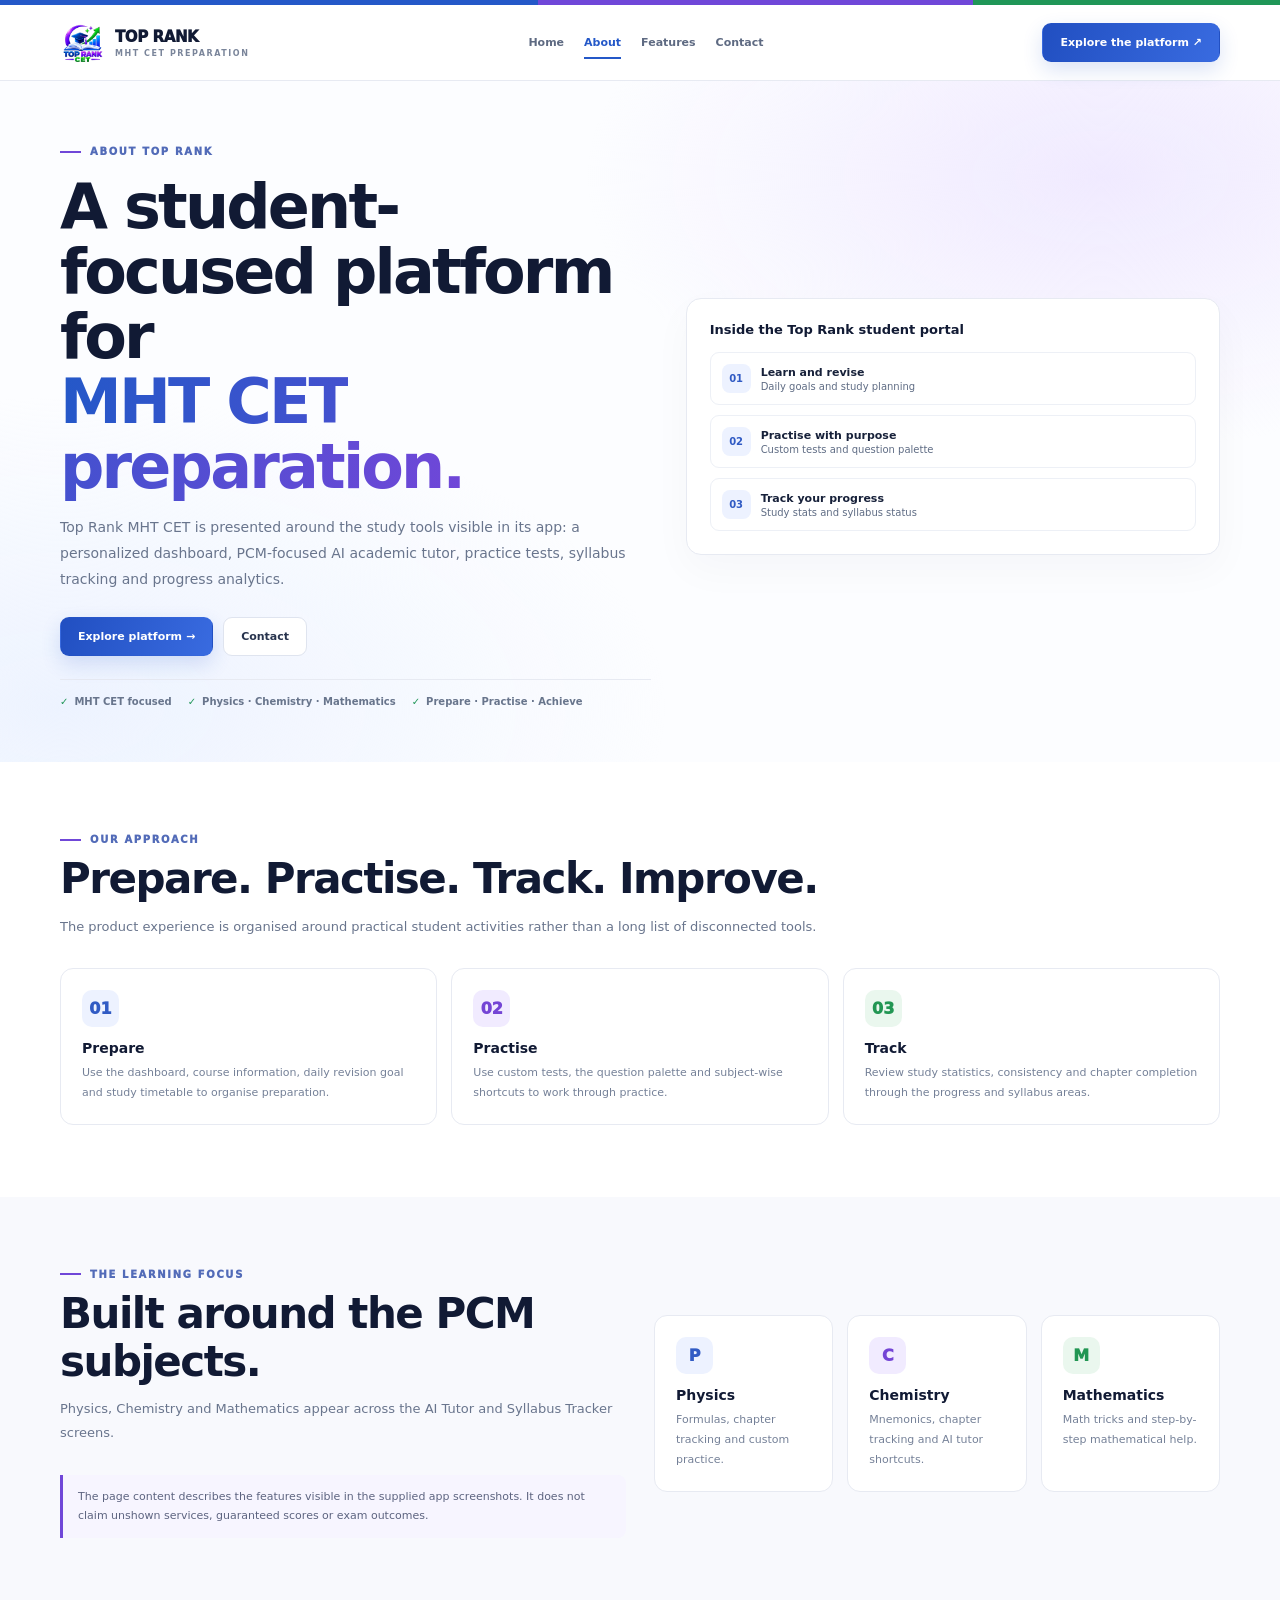
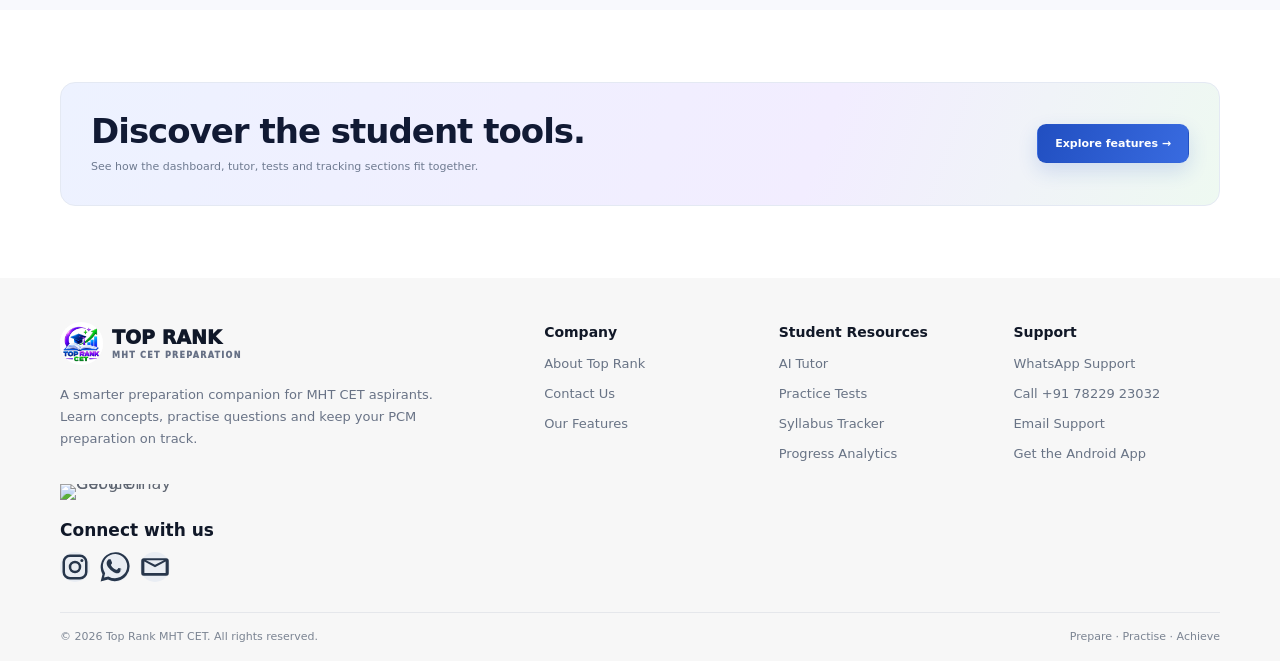
==== about.html @ d37c840d "Use proper social brand icons in footer" ====
<!doctype html><html lang="en"><head><meta charset="utf-8"><meta name="viewport" content="width=device-width,initial-scale=1"><meta name="theme-color" content="#fff"><title>About | Top Rank MHT CET</title><meta name="description" content="Learn about the Top Rank MHT CET preparation platform and its student-focused tools."><link rel="stylesheet" href="styles.css"></head><body><div class="topline"></div><header class="site-header"><div class="wrap nav"><a class="brand" href="index.html"><img src="assets/top-rank-logo.png" alt="Top Rank logo"><span><strong>TOP RANK</strong><small>MHT CET PREPARATION</small></span></a><nav class="nav-links"><a href="index.html" class="">Home</a><a href="about.html" class="active">About</a><a href="features.html" class="">Features</a><a href="contact.html" class="">Contact</a></nav><a class="nav-cta" href="features.html">Explore the platform ↗</a><button class="menu-btn" aria-label="Open navigation">☰</button></div></header><main><section class="page-hero"><div class="wrap page-hero-grid"><div><div class="eyebrow">About Top Rank</div><h1>A student-focused platform for<br><span class="gradient">MHT CET preparation.</span></h1><p>Top Rank MHT CET is presented around the study tools visible in its app: a personalized dashboard, PCM-focused AI academic tutor, practice tests, syllabus tracking and progress analytics.</p><div class="actions"><a class="btn btn-primary" href="features.html">Explore platform →</a><a class="btn btn-outline" href="contact.html">Contact</a></div><div class="proof"><span>MHT CET focused</span><span>Physics · Chemistry · Mathematics</span><span>Prepare · Practise · Achieve</span></div></div><div class="feature-panel"><div class="panel-title">Inside the Top Rank student portal</div><div class="mini-list"><div class="mini-item"><span class="mini-icon">01</span><span><b>Learn and revise</b>Daily goals and study planning</span></div><div class="mini-item"><span class="mini-icon">02</span><span><b>Practise with purpose</b>Custom tests and question palette</span></div><div class="mini-item"><span class="mini-icon">03</span><span><b>Track your progress</b>Study stats and syllabus status</span></div></div></div></div></section><section class="section"><div class="wrap"><div class="section-head"><div class="eyebrow">Our approach</div><h2>Prepare. Practise. Track. Improve.</h2><p>The product experience is organised around practical student activities rather than a long list of disconnected tools.</p></div><div class="grid-3"><article class="card"><div class="iconbox">01</div><h3>Prepare</h3><p>Use the dashboard, course information, daily revision goal and study timetable to organise preparation.</p></article><article class="card"><div class="iconbox">02</div><h3>Practise</h3><p>Use custom tests, the question palette and subject-wise shortcuts to work through practice.</p></article><article class="card"><div class="iconbox">03</div><h3>Track</h3><p>Review study statistics, consistency and chapter completion through the progress and syllabus areas.</p></article></div></div></section><section class="section soft"><div class="wrap feature-row"><div><div class="section-head"><div class="eyebrow">The learning focus</div><h2>Built around the PCM subjects.</h2><p>Physics, Chemistry and Mathematics appear across the AI Tutor and Syllabus Tracker screens.</p></div><div class="note">The page content describes the features visible in the supplied app screenshots. It does not claim unshown services, guaranteed scores or exam outcomes.</div></div><div class="grid-3"><article class="card"><div class="iconbox">P</div><h3>Physics</h3><p>Formulas, chapter tracking and custom practice.</p></article><article class="card"><div class="iconbox">C</div><h3>Chemistry</h3><p>Mnemonics, chapter tracking and AI tutor shortcuts.</p></article><article class="card"><div class="iconbox">M</div><h3>Mathematics</h3><p>Math tricks and step-by-step mathematical help.</p></article></div></div></section><section class="section"><div class="wrap"><div class="callout"><div><h2>Discover the student tools.</h2><p>See how the dashboard, tutor, tests and tracking sections fit together.</p></div><a class="btn btn-primary" href="features.html">Explore features →</a></div></div></section></main><footer class="footer"><div class="wrap"><div class="footer-main"><div class="footer-about"><a class="footer-brand" href="index.html"><img src="assets/top-rank-logo.png" alt="Top Rank logo"><span>TOP RANK<small>MHT CET PREPARATION</small></span></a><p class="footer-description">A smarter preparation companion for MHT CET aspirants. Learn concepts, practise questions and keep your PCM preparation on track.</p><a class="play-store-badge footer-play-badge" href="https://play.google.com/store/apps/details?id=com.aistudio.mhtcetprep.gxpclz" target="_blank" rel="noopener noreferrer" aria-label="Get Top Rank MHT CET on Google Play"><img src="https://play.google.com/intl/en_us/badges/static/images/badges/en_badge_web_generic.png" alt="Get it on Google Play"></a><h3 class="footer-social-title">Connect with us</h3><div class="footer-social"><a class="social-instagram" href="https://www.instagram.com/toprankmhtcet/" target="_blank" rel="noopener noreferrer" aria-label="Instagram"><svg viewBox="0 0 24 24" aria-hidden="true"><rect x="3" y="3" width="18" height="18" rx="5" fill="none" stroke="currentColor" stroke-width="2"/><circle cx="12" cy="12" r="4" fill="none" stroke="currentColor" stroke-width="2"/><circle cx="17.5" cy="6.7" r="1.2" fill="currentColor"/></svg></a><a class="social-whatsapp" href="https://wa.me/917822923032" target="_blank" rel="noopener noreferrer" aria-label="WhatsApp"><svg viewBox="0 0 24 24" aria-hidden="true"><path fill="currentColor" d="M20.5 3.5A11.8 11.8 0 0 0 2 17.7L.5 23.5l5.9-1.5A11.8 11.8 0 0 0 20.5 3.5ZM12 21a9.7 9.7 0 0 1-4.9-1.3l-.4-.2-3.5.9.9-3.4-.2-.4A9.7 9.7 0 1 1 12 21Zm5.3-7.3c-.3-.2-1.7-.9-2-.9s-.5-.2-.7.2-.8.9-1 1.1-.4.2-.7.1a8 8 0 0 1-2.4-1.5 9 9 0 0 1-1.7-2.1c-.2-.3 0-.5.1-.6l.5-.6.2-.5c.1-.2 0-.4 0-.6l-.9-2.1c-.2-.5-.5-.4-.7-.4h-.6c-.2 0-.6.1-.9.4s-1.2 1.2-1.2 2.8 1.2 3.2 1.4 3.4a12 12 0 0 0 4.6 4c.6.2 1 .4 1.4.5.6.2 1.1.2 1.5.1.5-.1 1.7-.7 2-1.3.2-.7.2-1.2.2-1.3s-.2-.3-.5-.4Z"/></svg></a><a class="social-email" href="mailto:toprankmhtcet@gmail.com" aria-label="Email"><svg viewBox="0 0 24 24" aria-hidden="true"><path fill="currentColor" d="M3 5h18a2 2 0 0 1 2 2v10a2 2 0 0 1-2 2H3a2 2 0 0 1-2-2V7a2 2 0 0 1 2-2Zm9 7.2L3.5 7.5v9.3h17V7.5L12 12.2Zm0-2.1 7.2-3.6H4.8L12 10.1Z"/></svg></a></div></div><div class="footer-columns"><div class="footer-column"><h3>Company</h3><a href="about.html">About Top Rank</a><a href="contact.html">Contact Us</a><a href="features.html">Our Features</a></div><div class="footer-column"><h3>Student Resources</h3><a href="features.html">AI Tutor</a><a href="features.html">Practice Tests</a><a href="features.html">Syllabus Tracker</a><a href="features.html">Progress Analytics</a></div><div class="footer-column"><h3>Support</h3><a href="https://wa.me/917822923032" target="_blank" rel="noopener noreferrer">WhatsApp Support</a><a href="tel:+917822923032">Call +91 78229 23032</a><a href="mailto:toprankmhtcet@gmail.com">Email Support</a><a href="https://play.google.com/store/apps/details?id=com.aistudio.mhtcetprep.gxpclz" target="_blank" rel="noopener noreferrer">Get the Android App</a></div></div></div><div class="footer-bottom"><span>© <span data-year></span> Top Rank MHT CET. All rights reserved.</span><span>Prepare · Practise · Achieve</span></div></div></footer><script src="site.js"></script></body></html>
---- styles.css ----
:root{--ink:#111a34;--muted:#69758d;--blue:#2458c8;--purple:#7047d8;--green:#209657;--line:#e7eaf2;--soft:#f7f8fc;--max:1160px}*{box-sizing:border-box}html{scroll-behavior:smooth}body{margin:0;background:#fff;color:var(--ink);font-family:Inter,ui-sans-serif,system-ui,-apple-system,"Segoe UI",Arial,sans-serif;-webkit-font-smoothing:antialiased}a{color:inherit;text-decoration:none}.topline{height:5px;background:linear-gradient(90deg,#2458c8 0 42%,#7047d8 42% 76%,#209657 76%)}.wrap{width:min(var(--max),calc(100% - 44px));margin:auto}.site-header{height:76px;position:sticky;top:0;z-index:50;background:#ffffffed;backdrop-filter:blur(16px);border-bottom:1px solid var(--line)}.nav{height:100%;display:flex;align-items:center;justify-content:space-between;gap:24px}.brand{display:flex;align-items:center;gap:9px;flex-shrink:0}.brand img{width:46px;height:46px;object-fit:contain}.brand strong{display:block;font-size:15px;font-weight:950;letter-spacing:-.4px}.brand small{display:block;font-size:8px;letter-spacing:1.55px;color:#7a859a;font-weight:850;margin-top:3px}.nav-links{display:flex;align-items:center;gap:20px;font-size:11px;color:#5e6a82;font-weight:780}.nav-links a{padding:10px 0;white-space:nowrap}.nav-links a:hover,.nav-links a.active{color:var(--blue)}.nav-links a.active{box-shadow:inset 0 -2px var(--blue)}.nav-cta,.btn{display:inline-flex;align-items:center;justify-content:center;gap:8px;padding:12px 17px;border-radius:9px;font-size:11px;font-weight:850;border:1px solid transparent;white-space:nowrap}.nav-cta,.btn-primary{background:linear-gradient(110deg,#214fc1,#396be0);color:#fff;box-shadow:0 8px 20px #2456c72a}.btn-outline{background:#fff;border-color:#dfe4ef;color:#27334d}.menu-btn{display:none;border:1px solid var(--line);background:white;border-radius:9px;padding:9px 12px;font-size:19px;color:var(--ink)}.page-hero{padding:65px 0 55px;background:radial-gradient(ellipse at 86% 14%,#f0eaff,transparent 33%),radial-gradient(ellipse at 5% 92%,#edf3ff,transparent 35%),#fcfdff}.page-hero-grid{display:grid;grid-template-columns:1.05fr .95fr;gap:35px;align-items:center}.eyebrow{font-size:10px;letter-spacing:1.65px;text-transform:uppercase;color:#526bb8;font-weight:950}.eyebrow:before{content:"";display:inline-block;width:21px;height:2px;background:var(--purple);vertical-align:middle;margin-right:9px}.page-hero h1{font-size:clamp(42px,5vw,62px);line-height:1.05;letter-spacing:-2.8px;margin:17px 0 16px}.gradient{background:linear-gradient(100deg,#2458c8,#7047d8);-webkit-background-clip:text;background-clip:text;color:transparent}.page-hero p,.lead{max-width:650px;color:var(--muted);font-size:14px;line-height:1.85;margin:0}.actions{display:flex;gap:10px;flex-wrap:wrap;margin-top:24px}.phone-stage{min-height:385px;display:flex;align-items:center;justify-content:center;position:relative}.phone-stage:before{content:"";position:absolute;width:310px;height:310px;border:1px solid #e4e2f6;border-radius:50%;box-shadow:0 0 0 22px #f8f7ff,0 0 0 45px #fcfbff}.phone-stage img{position:relative;width:205px;height:auto;max-height:390px;object-fit:contain;filter:drop-shadow(0 18px 25px #17264b22)}.floating-label{position:absolute;background:#fff;border:1px solid var(--line);border-radius:10px;padding:11px 13px;box-shadow:0 12px 28px #17264b15;font-size:9px;color:#77839a;z-index:2}.floating-label b{display:block;color:#17213b;font-size:11px;margin-bottom:3px}.floating-label.left{left:0;top:65px}.floating-label.right{right:0;bottom:55px}.proof{display:flex;gap:16px;flex-wrap:wrap;border-top:1px solid var(--line);padding-top:16px;margin-top:23px;font-size:10px;color:#68758c;font-weight:750}.proof span:before{content:"✓";color:var(--green);margin-right:6px}.strip{border-block:1px solid var(--line)}.strip-grid{display:grid;grid-template-columns:repeat(3,1fr);padding:17px 0}.strip-grid div{text-align:center;border-right:1px solid var(--line)}.strip-grid div:last-child{border:0}.strip-grid b{display:block;font-size:12px}.strip-grid small{font-size:9px;color:#7a8599}.section{padding:72px 0;scroll-margin-top:85px}.section.soft{background:#f8f9fd}.section.dark{background:linear-gradient(120deg,#111a34,#20345f);color:#fff}.section.dark h2{color:#fff}.section.dark p{color:#c4cde0}.section-head{max-width:760px;margin-bottom:29px}.section-head h2{font-size:clamp(28px,3.5vw,42px);letter-spacing:-1.5px;line-height:1.14;margin:10px 0 12px}.section-head p{font-size:13px;color:var(--muted);line-height:1.85;margin:0}.grid-3{display:grid;grid-template-columns:repeat(3,1fr);gap:14px}.grid-2{display:grid;grid-template-columns:repeat(2,1fr);gap:15px}.card{border:1px solid var(--line);border-radius:13px;padding:21px;background:#fff;transition:.2s}.card:hover{transform:translateY(-3px);box-shadow:0 14px 30px #15264b0e}.iconbox{width:37px;height:37px;border-radius:10px;background:#edf2ff;color:#315bc4;display:grid;place-items:center;font-weight:950;font-size:16px}.card:nth-child(3n+2) .iconbox{background:#f1ebff;color:#7445d5}.card:nth-child(3n) .iconbox{background:#eaf7ee;color:#229653}.card h3{font-size:14px;margin:13px 0 7px}.card p{font-size:11px;color:#758198;line-height:1.8;margin:0}.label{display:inline-block;padding:6px 9px;border-radius:30px;background:#f0f3ff;color:#3c5fc1;font-size:8px;letter-spacing:.9px;font-weight:950;margin-bottom:10px}.feature-row{display:grid;grid-template-columns:1fr 1fr;gap:28px;align-items:center}.feature-panel{border:1px solid var(--line);border-radius:15px;padding:23px;background:#fff;box-shadow:0 15px 40px #15264b08}.panel-title{font-size:13px;font-weight:900;margin-bottom:15px}.mini-list{display:grid;gap:10px}.mini-item{display:flex;align-items:center;gap:10px;padding:11px;border:1px solid #edf0f6;border-radius:9px;font-size:10px;color:#5f6c84}.mini-item b{display:block;color:#17213a;font-size:11px;margin-bottom:2px}.mini-icon{width:29px;height:29px;flex-shrink:0;border-radius:8px;background:#edf2ff;color:#315bc4;display:grid;place-items:center;font-weight:900}.callout{border:1px solid #e4e9f3;border-radius:15px;padding:28px 30px;background:linear-gradient(110deg,#edf2ff,#f2edff 65%,#eef9f1);display:flex;align-items:center;justify-content:space-between;gap:20px}.callout h2{font-size:clamp(23px,3vw,34px);margin:0 0 7px;letter-spacing:-1px}.callout p{font-size:11px;color:#6f7b91;margin:0;line-height:1.7}.faq{max-width:850px}.faq details{border-bottom:1px solid var(--line);padding:16px 0}.faq summary{cursor:pointer;list-style:none;font-size:12px;font-weight:850;display:flex;justify-content:space-between;gap:14px}.faq summary::-webkit-details-marker{display:none}.faq summary:after{content:"+";font-size:19px;color:var(--blue)}.faq details[open] summary:after{content:"−"}.faq details p{font-size:11px;line-height:1.8;color:#78839a}.subject-card{padding:23px;border:1px solid var(--line);border-radius:13px}.subject-card small{display:block;color:#7a859b;font-size:9px;font-weight:950;letter-spacing:1px;margin-bottom:12px}.subject-card h3{margin:0;font-size:18px}.subject-card p{font-size:11px;color:#758198;line-height:1.8;margin-bottom:0}.footer{background:#101a31;color:#bac5d8;padding:36px 0 18px}.footer-top{display:flex;justify-content:space-between;gap:30px;padding-bottom:22px;border-bottom:1px solid #ffffff20}.footer-brand{display:flex;align-items:center;gap:9px;color:#fff;font-weight:950}.footer-brand img{width:42px;height:42px;object-fit:contain;background:#fff;border-radius:8px}.footer-brand small{display:block;font-size:8px;letter-spacing:1.3px;color:#bdc7d9;margin-top:3px}.footer-links{display:flex;gap:36px}.footer-links b{font-size:10px;color:#fff}.footer-links a{display:block;font-size:10px;margin-top:9px}.footer-bottom{padding-top:15px;display:flex;justify-content:space-between;gap:12px;flex-wrap:wrap;font-size:9px}.contact-link{color:var(--blue);font-weight:800}.note{border-left:3px solid var(--purple);padding:12px 15px;background:#f7f5ff;color:#5d6480;font-size:11px;line-height:1.8;border-radius:0 8px 8px 0}.hidden{display:none!important}
@media(max-width:900px){.nav-links{gap:11px;font-size:10px}.nav-cta{display:none}.page-hero-grid{gap:10px}.phone-stage img{width:190px}}
@media(max-width:700px){.wrap{width:calc(100% - 34px)}.site-header{height:66px}.brand img{width:40px;height:40px}.menu-btn{display:block}.nav-links{display:none;position:absolute;top:66px;left:17px;right:17px;background:#fff;border:1px solid var(--line);border-radius:12px;padding:14px 17px;box-shadow:0 15px 35px #15264b20;flex-direction:column;align-items:stretch;gap:2px}.nav-links.open{display:flex}.nav-links a{padding:11px 0}.nav-links a.active{box-shadow:none}.page-hero{padding:42px 0 34px}.page-hero-grid{grid-template-columns:1fr;gap:4px}.page-hero h1{font-size:43px;letter-spacing:-2.2px}.page-hero p,.lead{font-size:12px}.phone-stage{min-height:335px}.phone-stage img{width:175px;max-height:340px}.phone-stage:before{width:255px;height:255px}.floating-label.left{left:0;top:45px}.floating-label.right{right:0;bottom:35px}.strip-grid{padding:13px 0}.strip-grid b{font-size:10px}.strip-grid small{font-size:8px}.section{padding:54px 0}.grid-3,.grid-2,.feature-row{grid-template-columns:1fr}.callout{padding:23px 20px;align-items:flex-start;flex-direction:column}.footer-top{flex-direction:column}.footer-links{gap:28px}}

/* Official Google Play Store badge */
.play-store-badge{display:inline-flex;align-items:center;justify-content:center;line-height:0;transition:transform .2s ease,filter .2s ease}.play-store-badge img{display:block;width:160px;height:auto;max-width:100%}.play-store-badge:hover{transform:translateY(-2px);filter:drop-shadow(0 6px 10px #17264b20)}
@media(max-width:700px){.play-store-badge img{width:150px}}

/* Social contact links */
.footer-links{flex-wrap:wrap}.footer-links a:hover{color:#fff;text-decoration:underline;text-underline-offset:3px}


/* Clean, multi-column Top Rank footer inspired by the reference layout */
.footer{background:#f7f7f7;color:#5f6672;padding:44px 0 18px}
.footer-main{display:grid;grid-template-columns:minmax(270px,1.15fr) 1.85fr;gap:64px;padding-bottom:30px;border-bottom:1px solid #e5e7eb}
.footer-about{max-width:430px}
.footer-brand{display:inline-flex;color:#101828;font-size:19px}
.footer-brand img{width:43px;height:43px;border-radius:50%;background:#fff;object-fit:contain}
.footer-brand small{color:#667085;font-size:8px}
.footer-description{max-width:410px;color:#697386;font-size:13px;line-height:1.7;margin:15px 0 24px}
.footer-play-badge img{width:145px}
.footer-social-title{font-size:17px;color:#101828;margin:20px 0 12px}
.footer-social{display:flex;gap:10px}
.footer-social a{width:30px;height:30px;display:grid;place-items:center;border-radius:50%;background:#e9edf3;color:#27364b;font-size:12px;font-weight:800;text-transform:uppercase;transition:transform .2s,background .2s}
.footer-social a:hover{transform:translateY(-2px);background:#dce4f0;color:#111827}
.footer-columns{display:grid;grid-template-columns:repeat(3,minmax(0,1fr));gap:28px}
.footer-column{display:flex;flex-direction:column;align-items:flex-start;gap:12px}
.footer-column h3{font-size:14px;font-weight:650;color:#111827;margin:2px 0 3px}
.footer-column a{font-size:13px;color:#687385;line-height:1.4;transition:color .2s}
.footer-column a:hover{color:#111827;text-decoration:underline;text-underline-offset:3px}
.footer-bottom{padding-top:17px;color:#7b8492;font-size:11px}
@media(max-width:800px){.footer-main{grid-template-columns:1fr;gap:34px}.footer-about{max-width:560px}}
@media(max-width:520px){.footer{padding-top:34px}.footer-columns{grid-template-columns:repeat(2,minmax(0,1fr));gap:28px 18px}.footer-column h3{font-size:13px}.footer-column a{font-size:12px}.footer-description{font-size:12px}.footer-bottom{font-size:10px;line-height:1.7}}
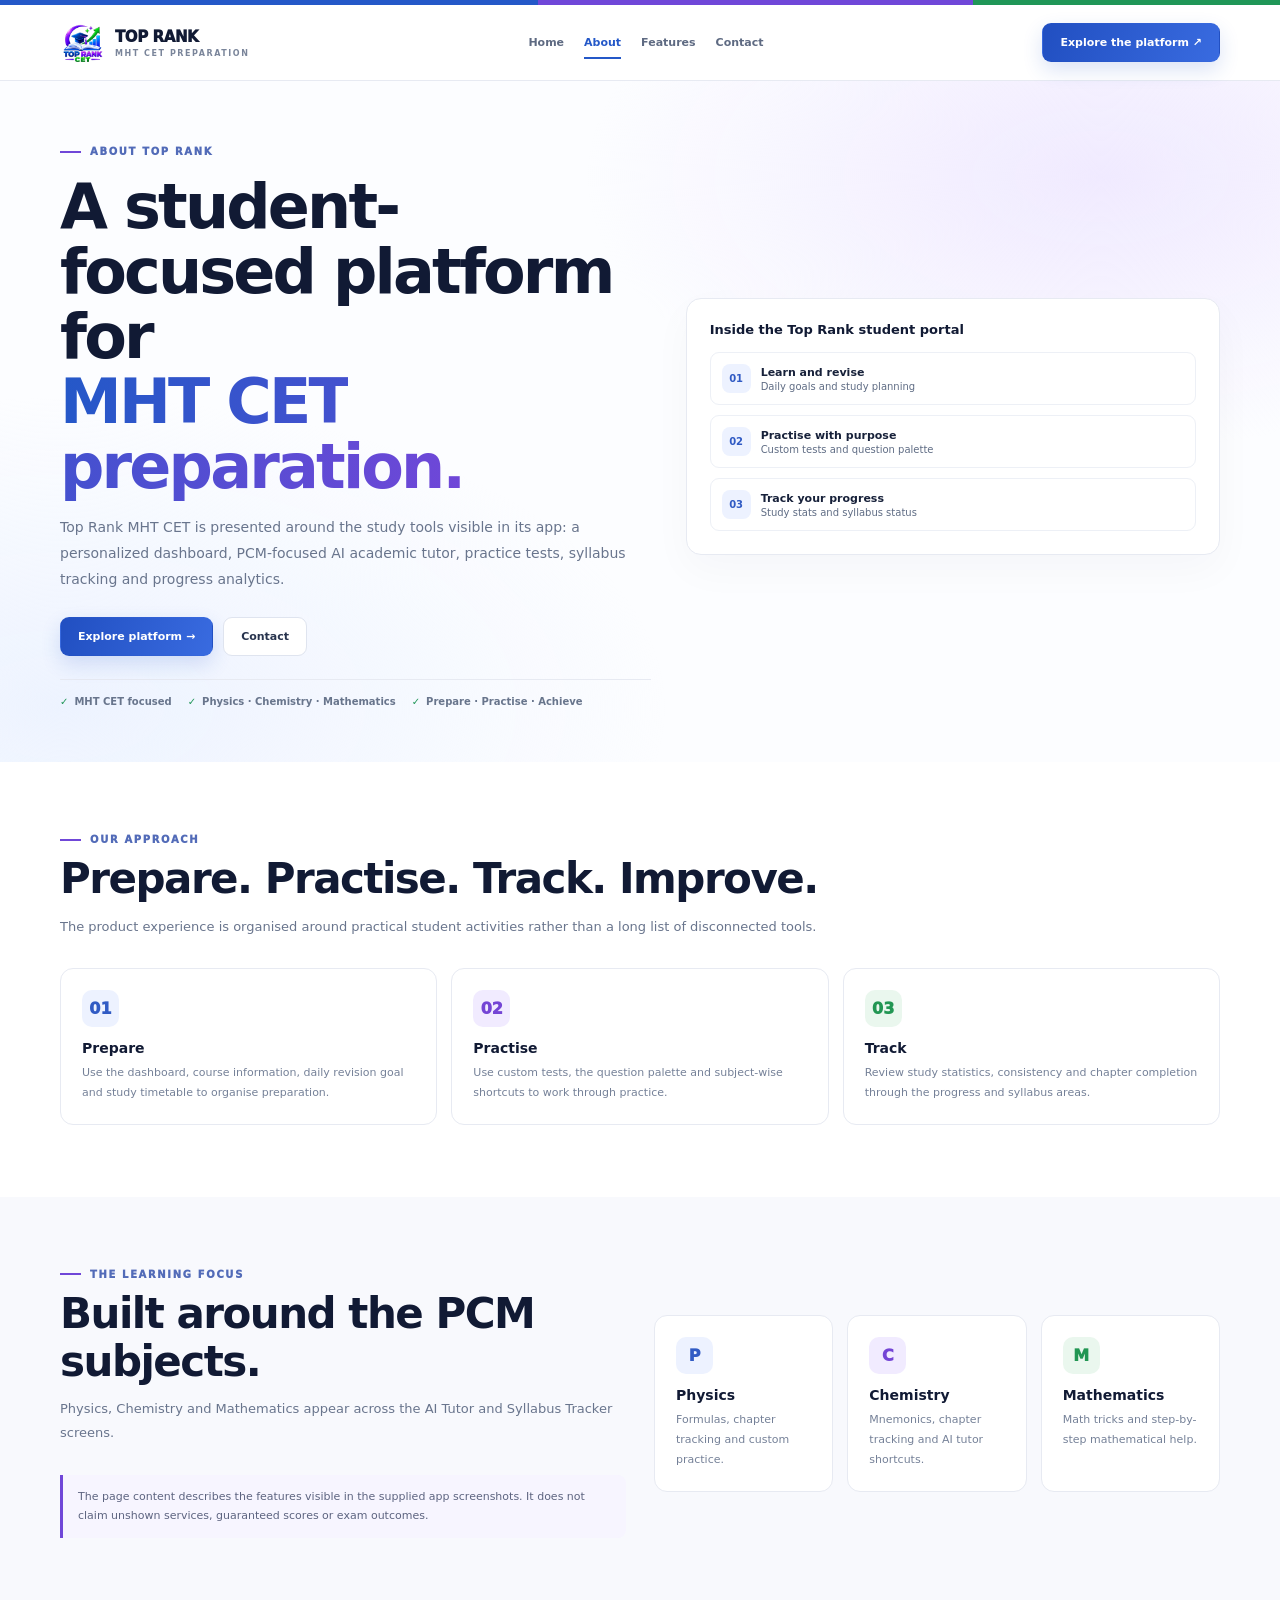
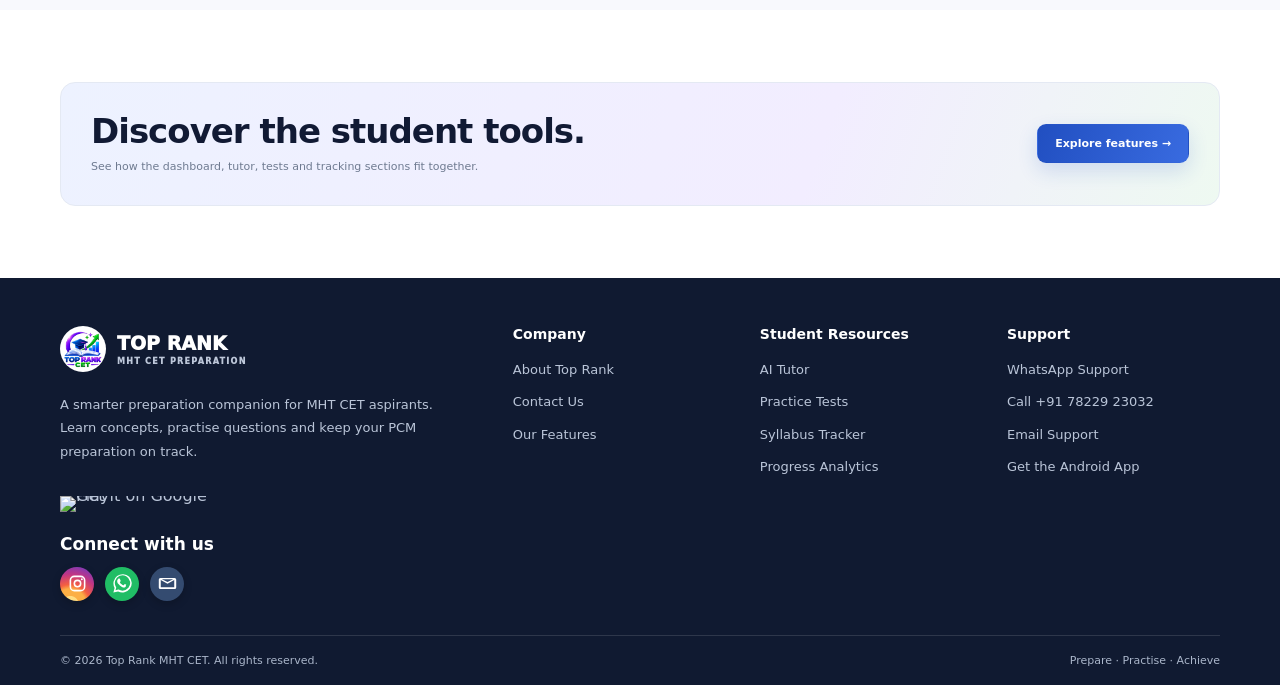
==== commit e3586700: "Link feature cards to dedicated detail pages" ====
--- a/about.html
+++ b/about.html
@@ -1 +1 @@
-<!doctype html><html lang="en"><head><meta charset="utf-8"><meta name="viewport" content="width=device-width,initial-scale=1"><meta name="theme-color" content="#fff"><title>About | Top Rank MHT CET</title><meta name="description" content="Learn about the Top Rank MHT CET preparation platform and its student-focused tools."><link rel="stylesheet" href="styles.css"></head><body><div class="topline"></div><header class="site-header"><div class="wrap nav"><a class="brand" href="index.html"><img src="assets/top-rank-logo.png" alt="Top Rank logo"><span><strong>TOP RANK</strong><small>MHT CET PREPARATION</small></span></a><nav class="nav-links"><a href="index.html" class="">Home</a><a href="about.html" class="active">About</a><a href="features.html" class="">Features</a><a href="contact.html" class="">Contact</a></nav><a class="nav-cta" href="features.html">Explore the platform ↗</a><button class="menu-btn" aria-label="Open navigation">☰</button></div></header><main><section class="page-hero"><div class="wrap page-hero-grid"><div><div class="eyebrow">About Top Rank</div><h1>A student-focused platform for<br><span class="gradient">MHT CET preparation.</span></h1><p>Top Rank MHT CET is presented around the study tools visible in its app: a personalized dashboard, PCM-focused AI academic tutor, practice tests, syllabus tracking and progress analytics.</p><div class="actions"><a class="btn btn-primary" href="features.html">Explore platform →</a><a class="btn btn-outline" href="contact.html">Contact</a></div><div class="proof"><span>MHT CET focused</span><span>Physics · Chemistry · Mathematics</span><span>Prepare · Practise · Achieve</span></div></div><div class="feature-panel"><div class="panel-title">Inside the Top Rank student portal</div><div class="mini-list"><div class="mini-item"><span class="mini-icon">01</span><span><b>Learn and revise</b>Daily goals and study planning</span></div><div class="mini-item"><span class="mini-icon">02</span><span><b>Practise with purpose</b>Custom tests and question palette</span></div><div class="mini-item"><span class="mini-icon">03</span><span><b>Track your progress</b>Study stats and syllabus status</span></div></div></div></div></section><section class="section"><div class="wrap"><div class="section-head"><div class="eyebrow">Our approach</div><h2>Prepare. Practise. Track. Improve.</h2><p>The product experience is organised around practical student activities rather than a long list of disconnected tools.</p></div><div class="grid-3"><article class="card"><div class="iconbox">01</div><h3>Prepare</h3><p>Use the dashboard, course information, daily revision goal and study timetable to organise preparation.</p></article><article class="card"><div class="iconbox">02</div><h3>Practise</h3><p>Use custom tests, the question palette and subject-wise shortcuts to work through practice.</p></article><article class="card"><div class="iconbox">03</div><h3>Track</h3><p>Review study statistics, consistency and chapter completion through the progress and syllabus areas.</p></article></div></div></section><section class="section soft"><div class="wrap feature-row"><div><div class="section-head"><div class="eyebrow">The learning focus</div><h2>Built around the PCM subjects.</h2><p>Physics, Chemistry and Mathematics appear across the AI Tutor and Syllabus Tracker screens.</p></div><div class="note">The page content describes the features visible in the supplied app screenshots. It does not claim unshown services, guaranteed scores or exam outcomes.</div></div><div class="grid-3"><article class="card"><div class="iconbox">P</div><h3>Physics</h3><p>Formulas, chapter tracking and custom practice.</p></article><article class="card"><div class="iconbox">C</div><h3>Chemistry</h3><p>Mnemonics, chapter tracking and AI tutor shortcuts.</p></article><article class="card"><div class="iconbox">M</div><h3>Mathematics</h3><p>Math tricks and step-by-step mathematical help.</p></article></div></div></section><section class="section"><div class="wrap"><div class="callout"><div><h2>Discover the student tools.</h2><p>See how the dashboard, tutor, tests and tracking sections fit together.</p></div><a class="btn btn-primary" href="features.html">Explore features →</a></div></div></section></main><footer class="footer"><div class="wrap"><div class="footer-main"><div class="footer-about"><a class="footer-brand" href="index.html"><img src="assets/top-rank-logo.png" alt="Top Rank logo"><span>TOP RANK<small>MHT CET PREPARATION</small></span></a><p class="footer-description">A smarter preparation companion for MHT CET aspirants. Learn concepts, practise questions and keep your PCM preparation on track.</p><a class="play-store-badge footer-play-badge" href="https://play.google.com/store/apps/details?id=com.aistudio.mhtcetprep.gxpclz" target="_blank" rel="noopener noreferrer" aria-label="Get Top Rank MHT CET on Google Play"><img src="https://play.google.com/intl/en_us/badges/static/images/badges/en_badge_web_generic.png" alt="Get it on Google Play"></a><h3 class="footer-social-title">Connect with us</h3><div class="footer-social"><a class="social-instagram" href="https://www.instagram.com/toprankmhtcet/" target="_blank" rel="noopener noreferrer" aria-label="Instagram"><svg viewBox="0 0 24 24" aria-hidden="true"><rect x="3" y="3" width="18" height="18" rx="5" fill="none" stroke="currentColor" stroke-width="2"/><circle cx="12" cy="12" r="4" fill="none" stroke="currentColor" stroke-width="2"/><circle cx="17.5" cy="6.7" r="1.2" fill="currentColor"/></svg></a><a class="social-whatsapp" href="https://wa.me/917822923032" target="_blank" rel="noopener noreferrer" aria-label="WhatsApp"><svg viewBox="0 0 24 24" aria-hidden="true"><path fill="currentColor" d="M20.5 3.5A11.8 11.8 0 0 0 2 17.7L.5 23.5l5.9-1.5A11.8 11.8 0 0 0 20.5 3.5ZM12 21a9.7 9.7 0 0 1-4.9-1.3l-.4-.2-3.5.9.9-3.4-.2-.4A9.7 9.7 0 1 1 12 21Zm5.3-7.3c-.3-.2-1.7-.9-2-.9s-.5-.2-.7.2-.8.9-1 1.1-.4.2-.7.1a8 8 0 0 1-2.4-1.5 9 9 0 0 1-1.7-2.1c-.2-.3 0-.5.1-.6l.5-.6.2-.5c.1-.2 0-.4 0-.6l-.9-2.1c-.2-.5-.5-.4-.7-.4h-.6c-.2 0-.6.1-.9.4s-1.2 1.2-1.2 2.8 1.2 3.2 1.4 3.4a12 12 0 0 0 4.6 4c.6.2 1 .4 1.4.5.6.2 1.1.2 1.5.1.5-.1 1.7-.7 2-1.3.2-.7.2-1.2.2-1.3s-.2-.3-.5-.4Z"/></svg></a><a class="social-email" href="mailto:toprankmhtcet@gmail.com" aria-label="Email"><svg viewBox="0 0 24 24" aria-hidden="true"><path fill="currentColor" d="M3 5h18a2 2 0 0 1 2 2v10a2 2 0 0 1-2 2H3a2 2 0 0 1-2-2V7a2 2 0 0 1 2-2Zm9 7.2L3.5 7.5v9.3h17V7.5L12 12.2Zm0-2.1 7.2-3.6H4.8L12 10.1Z"/></svg></a></div></div><div class="footer-columns"><div class="footer-column"><h3>Company</h3><a href="about.html">About Top Rank</a><a href="contact.html">Contact Us</a><a href="features.html">Our Features</a></div><div class="footer-column"><h3>Student Resources</h3><a href="features.html">AI Tutor</a><a href="features.html">Practice Tests</a><a href="features.html">Syllabus Tracker</a><a href="features.html">Progress Analytics</a></div><div class="footer-column"><h3>Support</h3><a href="https://wa.me/917822923032" target="_blank" rel="noopener noreferrer">WhatsApp Support</a><a href="tel:+917822923032">Call +91 78229 23032</a><a href="mailto:toprankmhtcet@gmail.com">Email Support</a><a href="https://play.google.com/store/apps/details?id=com.aistudio.mhtcetprep.gxpclz" target="_blank" rel="noopener noreferrer">Get the Android App</a></div></div></div><div class="footer-bottom"><span>© <span data-year></span> Top Rank MHT CET. All rights reserved.</span><span>Prepare · Practise · Achieve</span></div></div></footer><script src="site.js"></script></body></html>+<!doctype html><html lang="en"><head><meta charset="utf-8"><meta name="viewport" content="width=device-width,initial-scale=1"><meta name="theme-color" content="#fff"><title>About | Top Rank MHT CET</title><meta name="description" content="Learn about the Top Rank MHT CET preparation platform and its student-focused tools."><link rel="stylesheet" href="styles.css"></head><body><div class="topline"></div><header class="site-header"><div class="wrap nav"><a class="brand" href="index.html"><img src="assets/top-rank-logo.png" alt="Top Rank logo"><span><strong>TOP RANK</strong><small>MHT CET PREPARATION</small></span></a><nav class="nav-links"><a href="index.html" class="">Home</a><a href="about.html" class="active">About</a><a href="features.html" class="">Features</a><a href="contact.html" class="">Contact</a></nav><a class="nav-cta" href="features.html">Explore the platform ↗</a><button class="menu-btn" aria-label="Open navigation">☰</button></div></header><main><section class="page-hero"><div class="wrap page-hero-grid"><div><div class="eyebrow">About Top Rank</div><h1>A student-focused platform for<br><span class="gradient">MHT CET preparation.</span></h1><p>Top Rank MHT CET is presented around the study tools visible in its app: a personalized dashboard, PCM-focused AI academic tutor, practice tests, syllabus tracking and progress analytics.</p><div class="actions"><a class="btn btn-primary" href="features.html">Explore platform →</a><a class="btn btn-outline" href="contact.html">Contact</a></div><div class="proof"><span>MHT CET focused</span><span>Physics · Chemistry · Mathematics</span><span>Prepare · Practise · Achieve</span></div></div><div class="feature-panel"><div class="panel-title">Inside the Top Rank student portal</div><div class="mini-list"><div class="mini-item"><span class="mini-icon">01</span><span><b>Learn and revise</b>Daily goals and study planning</span></div><div class="mini-item"><span class="mini-icon">02</span><span><b>Practise with purpose</b>Custom tests and question palette</span></div><div class="mini-item"><span class="mini-icon">03</span><span><b>Track your progress</b>Study stats and syllabus status</span></div></div></div></div></section><section class="section"><div class="wrap"><div class="section-head"><div class="eyebrow">Our approach</div><h2>Prepare. Practise. Track. Improve.</h2><p>The product experience is organised around practical student activities rather than a long list of disconnected tools.</p></div><div class="grid-3"><article class="card"><div class="iconbox">01</div><h3>Prepare</h3><p>Use the dashboard, course information, daily revision goal and study timetable to organise preparation.</p></article><article class="card"><div class="iconbox">02</div><h3>Practise</h3><p>Use custom tests, the question palette and subject-wise shortcuts to work through practice.</p></article><article class="card"><div class="iconbox">03</div><h3>Track</h3><p>Review study statistics, consistency and chapter completion through the progress and syllabus areas.</p></article></div></div></section><section class="section soft"><div class="wrap feature-row"><div><div class="section-head"><div class="eyebrow">The learning focus</div><h2>Built around the PCM subjects.</h2><p>Physics, Chemistry and Mathematics appear across the AI Tutor and Syllabus Tracker screens.</p></div><div class="note">The page content describes the features visible in the supplied app screenshots. It does not claim unshown services, guaranteed scores or exam outcomes.</div></div><div class="grid-3"><article class="card"><div class="iconbox">P</div><h3>Physics</h3><p>Formulas, chapter tracking and custom practice.</p></article><article class="card"><div class="iconbox">C</div><h3>Chemistry</h3><p>Mnemonics, chapter tracking and AI tutor shortcuts.</p></article><article class="card"><div class="iconbox">M</div><h3>Mathematics</h3><p>Math tricks and step-by-step mathematical help.</p></article></div></div></section><section class="section"><div class="wrap"><div class="callout"><div><h2>Discover the student tools.</h2><p>See how the dashboard, tutor, tests and tracking sections fit together.</p></div><a class="btn btn-primary" href="features.html">Explore features →</a></div></div></section></main><footer class="footer"><div class="wrap"><div class="footer-main"><div class="footer-about"><a class="footer-brand" href="index.html"><img src="assets/top-rank-logo.png" alt="Top Rank logo"><span>TOP RANK<small>MHT CET PREPARATION</small></span></a><p class="footer-description">A smarter preparation companion for MHT CET aspirants. Learn concepts, practise questions and keep your PCM preparation on track.</p><a class="play-store-badge footer-play-badge" href="https://play.google.com/store/apps/details?id=com.aistudio.mhtcetprep.gxpclz" target="_blank" rel="noopener noreferrer" aria-label="Get Top Rank MHT CET on Google Play"><img src="https://play.google.com/intl/en_us/badges/static/images/badges/en_badge_web_generic.png" alt="Get it on Google Play"></a><h3 class="footer-social-title">Connect with us</h3><div class="footer-social"><a class="social-instagram" href="https://www.instagram.com/toprankmhtcet/" target="_blank" rel="noopener noreferrer" aria-label="Instagram"><svg viewBox="0 0 24 24" aria-hidden="true"><rect x="3" y="3" width="18" height="18" rx="5" fill="none" stroke="currentColor" stroke-width="2"/><circle cx="12" cy="12" r="4" fill="none" stroke="currentColor" stroke-width="2"/><circle cx="17.5" cy="6.7" r="1.2" fill="currentColor"/></svg></a><a class="social-whatsapp" href="https://wa.me/917822923032" target="_blank" rel="noopener noreferrer" aria-label="WhatsApp"><svg viewBox="0 0 24 24" aria-hidden="true"><path fill="currentColor" d="M20.5 3.5A11.8 11.8 0 0 0 2 17.7L.5 23.5l5.9-1.5A11.8 11.8 0 0 0 20.5 3.5ZM12 21a9.7 9.7 0 0 1-4.9-1.3l-.4-.2-3.5.9.9-3.4-.2-.4A9.7 9.7 0 1 1 12 21Zm5.3-7.3c-.3-.2-1.7-.9-2-.9s-.5-.2-.7.2-.8.9-1 1.1-.4.2-.7.1a8 8 0 0 1-2.4-1.5 9 9 0 0 1-1.7-2.1c-.2-.3 0-.5.1-.6l.5-.6.2-.5c.1-.2 0-.4 0-.6l-.9-2.1c-.2-.5-.5-.4-.7-.4h-.6c-.2 0-.6.1-.9.4s-1.2 1.2-1.2 2.8 1.2 3.2 1.4 3.4a12 12 0 0 0 4.6 4c.6.2 1 .4 1.4.5.6.2 1.1.2 1.5.1.5-.1 1.7-.7 2-1.3.2-.7.2-1.2.2-1.3s-.2-.3-.5-.4Z"/></svg></a><a class="social-email" href="mailto:toprankmhtcet@gmail.com" aria-label="Email"><svg viewBox="0 0 24 24" aria-hidden="true"><path fill="currentColor" d="M3 5h18a2 2 0 0 1 2 2v10a2 2 0 0 1-2 2H3a2 2 0 0 1-2-2V7a2 2 0 0 1 2-2Zm9 7.2L3.5 7.5v9.3h17V7.5L12 12.2Zm0-2.1 7.2-3.6H4.8L12 10.1Z"/></svg></a></div></div><div class="footer-columns"><div class="footer-column"><h3>Company</h3><a href="about.html">About Top Rank</a><a href="contact.html">Contact Us</a><a href="features.html">Our Features</a></div><div class="footer-column"><h3>Student Resources</h3><a href="ai-tutor.html">AI Tutor</a><a href="practice-tests.html">Practice Tests</a><a href="syllabus-tracker.html">Syllabus Tracker</a><a href="progress-analytics.html">Progress Analytics</a></div><div class="footer-column"><h3>Support</h3><a href="https://wa.me/917822923032" target="_blank" rel="noopener noreferrer">WhatsApp Support</a><a href="tel:+917822923032">Call +91 78229 23032</a><a href="mailto:toprankmhtcet@gmail.com">Email Support</a><a href="https://play.google.com/store/apps/details?id=com.aistudio.mhtcetprep.gxpclz" target="_blank" rel="noopener noreferrer">Get the Android App</a></div></div></div><div class="footer-bottom"><span>© <span data-year></span> Top Rank MHT CET. All rights reserved.</span><span>Prepare · Practise · Achieve</span></div></div></footer><script src="site.js"></script></body></html>
--- a/styles.css
+++ b/styles.css
@@ -31,3 +31,59 @@
 .footer-bottom{padding-top:17px;color:#7b8492;font-size:11px}
 @media(max-width:800px){.footer-main{grid-template-columns:1fr;gap:34px}.footer-about{max-width:560px}}
 @media(max-width:520px){.footer{padding-top:34px}.footer-columns{grid-template-columns:repeat(2,minmax(0,1fr));gap:28px 18px}.footer-column h3{font-size:13px}.footer-column a{font-size:12px}.footer-description{font-size:12px}.footer-bottom{font-size:10px;line-height:1.7}}
+
+/* Refined Top Rank footer — restored original dark colour theme */
+.footer{background:#101a31;color:#bac5d8;padding:48px 0 18px}
+.footer-main{grid-template-columns:minmax(290px,1.05fr) 1.95fr;gap:72px;padding-bottom:34px;border-bottom:1px solid #ffffff20}
+.footer-about{max-width:430px}
+.footer-brand{gap:11px;color:#fff}
+.footer-brand img{width:46px;height:46px;border-radius:50%;border:1px solid #ffffff30;background:#fff}
+.footer-brand small{color:#bdc7d9}
+.footer-description{font-size:13px;line-height:1.8;max-width:390px;margin:17px 0 23px;color:#bac5d8}
+.footer-play-badge img{width:155px}
+.footer-social-title{font-size:17px;font-weight:750;margin:22px 0 13px;color:#fff}
+.footer-social{gap:11px;align-items:center}
+.footer-social a{width:34px;height:34px;border-radius:50%;display:grid;place-items:center;color:#fff;box-shadow:0 3px 9px #0003;transition:transform .2s,box-shadow .2s}
+.footer-social a svg{width:19px;height:19px;display:block}
+.footer-social a:hover{transform:translateY(-3px);box-shadow:0 7px 14px #0005}
+.footer-social .social-instagram{background:radial-gradient(circle at 30% 110%,#ffdc80 0 18%,#fcaf45 20% 35%,#f56040 45%,#c13584 68%,#833ab4 88%,#405de6 100%)}
+.footer-social .social-whatsapp{background:#20bd65}
+.footer-social .social-email{background:#344b70}
+.footer-columns{gap:34px}
+.footer-column{gap:13px}
+.footer-column h3{font-size:14px;font-weight:750;margin:0 0 5px;color:#fff}
+.footer-column a{font-size:13px;color:#bac5d8;line-height:1.5}
+.footer-column a:hover{color:#fff;text-decoration:underline;text-underline-offset:3px}
+.footer-bottom{padding-top:18px;color:#aab6ca;font-size:11px}
+@media(max-width:800px){.footer-main{grid-template-columns:1fr;gap:36px}.footer-about{max-width:560px}}
+@media(max-width:520px){.footer{padding-top:36px}.footer-columns{grid-template-columns:repeat(2,minmax(0,1fr));gap:30px 18px}.footer-social a{width:36px;height:36px}}
+
+/* Dedicated Top Rank feature pages */
+.feature-link-card{display:flex;flex-direction:column;min-height:220px;transition:transform .22s,border-color .22s,box-shadow .22s}
+.feature-link-card:hover{transform:translateY(-5px);border-color:#cbd6f2;box-shadow:0 18px 36px #17264b12}
+.feature-card-top{display:flex;align-items:center;justify-content:space-between}
+.feature-card-top .label{margin:0}
+.feature-arrow{width:31px;height:31px;border-radius:50%;display:grid;place-items:center;background:#f0f3ff;color:#315bc4;font-size:16px}
+.feature-link-card h3{font-size:18px;margin:20px 0 9px}
+.feature-link-card p{font-size:12px;line-height:1.8;color:#758198}
+.feature-read-more{display:flex;justify-content:space-between;align-items:center;margin-top:auto;padding-top:20px;color:#315bc4;font-size:11px;font-weight:850}
+.feature-detail-hero{padding:76px 0 70px}
+.feature-detail-hero .wrap{max-width:var(--max)}
+.feature-detail-hero h1{max-width:850px;font-size:clamp(39px,5vw,58px);line-height:1.08;letter-spacing:-2.3px;margin:18px 0}
+.feature-detail-intro{max-width:760px!important;font-size:15px!important;line-height:1.9!important}
+.feature-detail-hero .actions{margin-top:26px}
+.feature-detail-layout{display:grid;grid-template-columns:minmax(0,1fr) 300px;gap:48px;align-items:start}
+.feature-detail-content .section-head{margin-bottom:26px}
+.feature-detail-list{display:grid;gap:0}
+.feature-detail-item{display:grid;grid-template-columns:46px 1fr;gap:16px;padding:22px 0;border-bottom:1px solid var(--line)}
+.feature-step{width:38px;height:38px;border-radius:11px;background:#edf2ff;color:#315bc4;display:grid;place-items:center;font-size:11px;font-weight:900}
+.feature-detail-item h3{font-size:16px;margin:2px 0 8px}
+.feature-detail-item p{font-size:13px;line-height:1.85;color:#758198;margin:0}
+.feature-side-panel{position:sticky;top:100px;padding:25px;border:1px solid var(--line);border-radius:16px;background:linear-gradient(145deg,#fff,#f7f8ff);box-shadow:0 15px 35px #17264b08}
+.feature-side-panel h3{font-size:20px;line-height:1.3;letter-spacing:-.5px;margin:17px 0 9px}
+.feature-side-panel p{font-size:12px;line-height:1.8;color:#758198}
+.side-subjects{display:flex;flex-wrap:wrap;gap:7px;margin:19px 0}
+.side-subjects span{padding:7px 10px;border-radius:30px;background:#edf2ff;color:#315bc4;font-size:10px;font-weight:800}
+.side-link{display:block;padding:12px 0;border-top:1px solid var(--line);font-size:12px;font-weight:800;color:#315bc4}
+@media(max-width:800px){.feature-detail-layout{grid-template-columns:1fr;gap:28px}.feature-side-panel{position:static}.feature-detail-hero{padding:50px 0 45px}}
+@media(max-width:700px){.feature-detail-hero h1{font-size:40px;letter-spacing:-1.8px}.feature-detail-intro{font-size:13px!important}.feature-link-card{min-height:195px}}
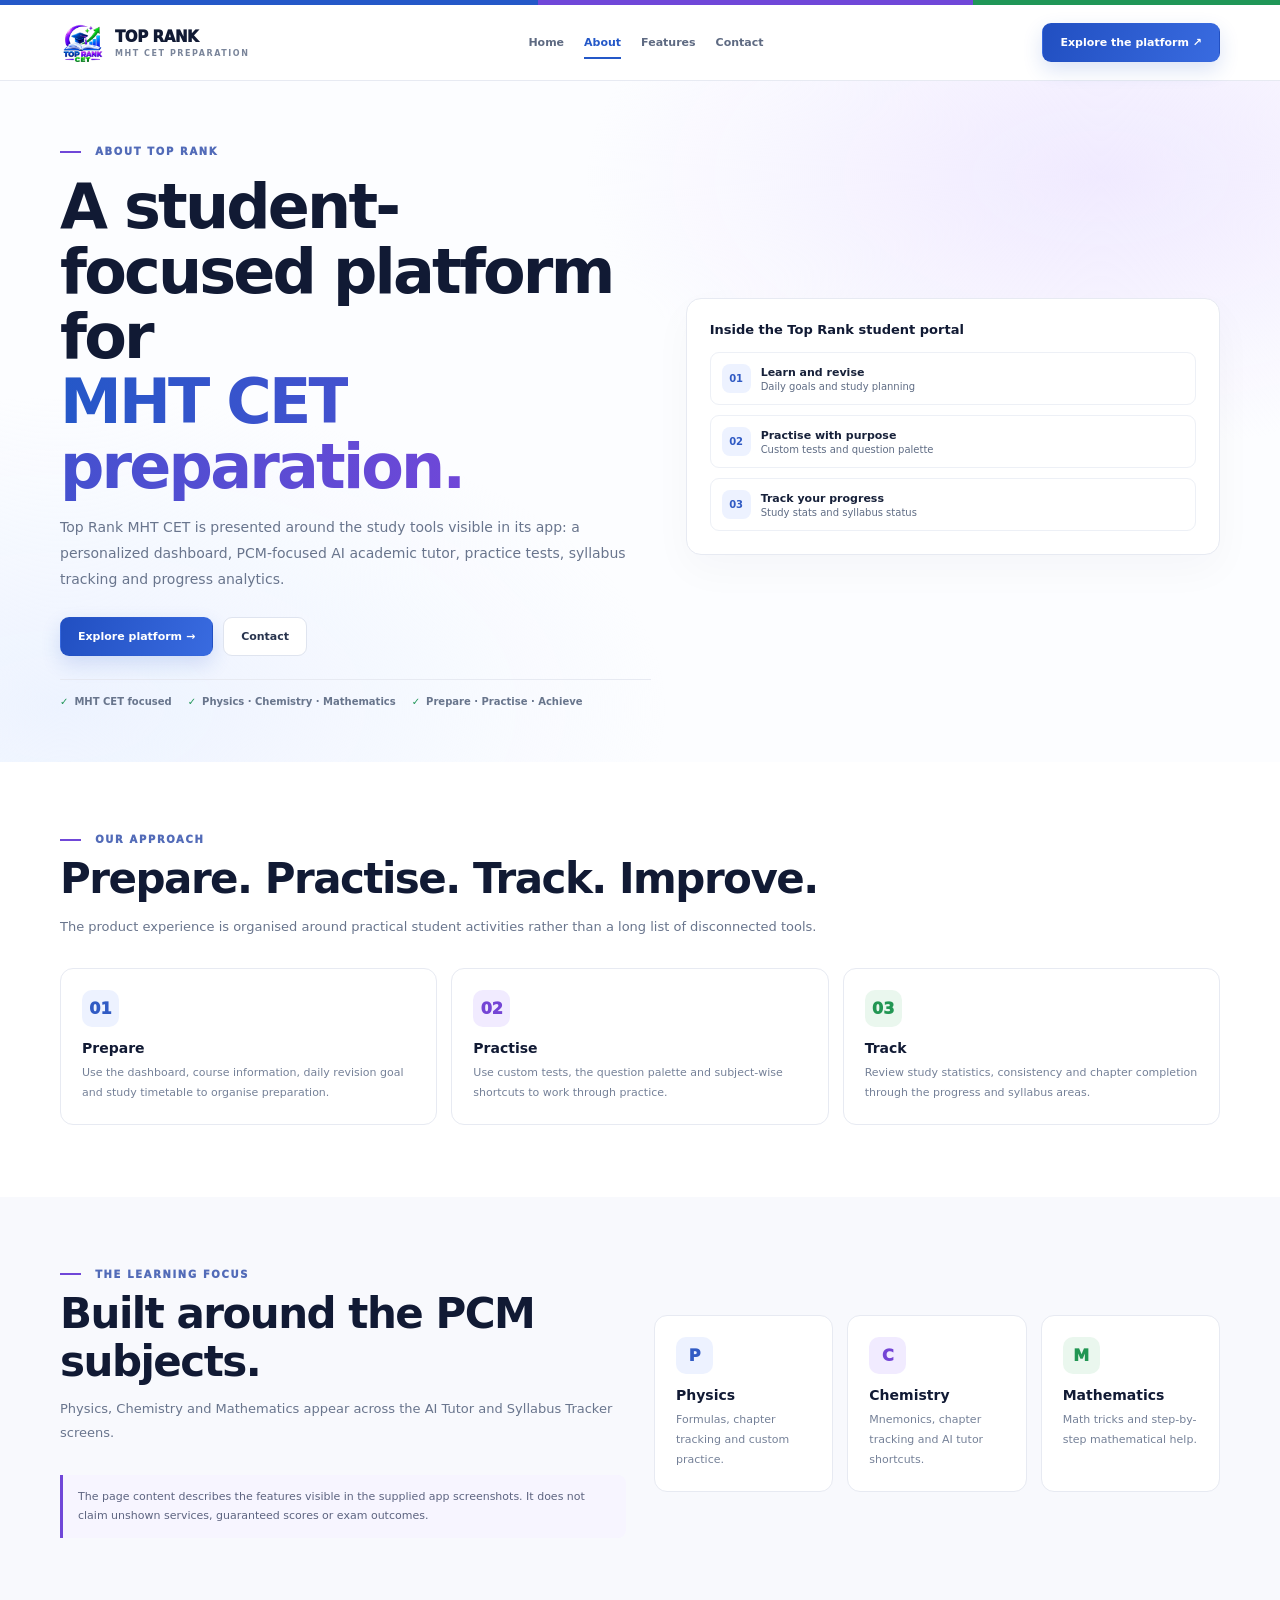
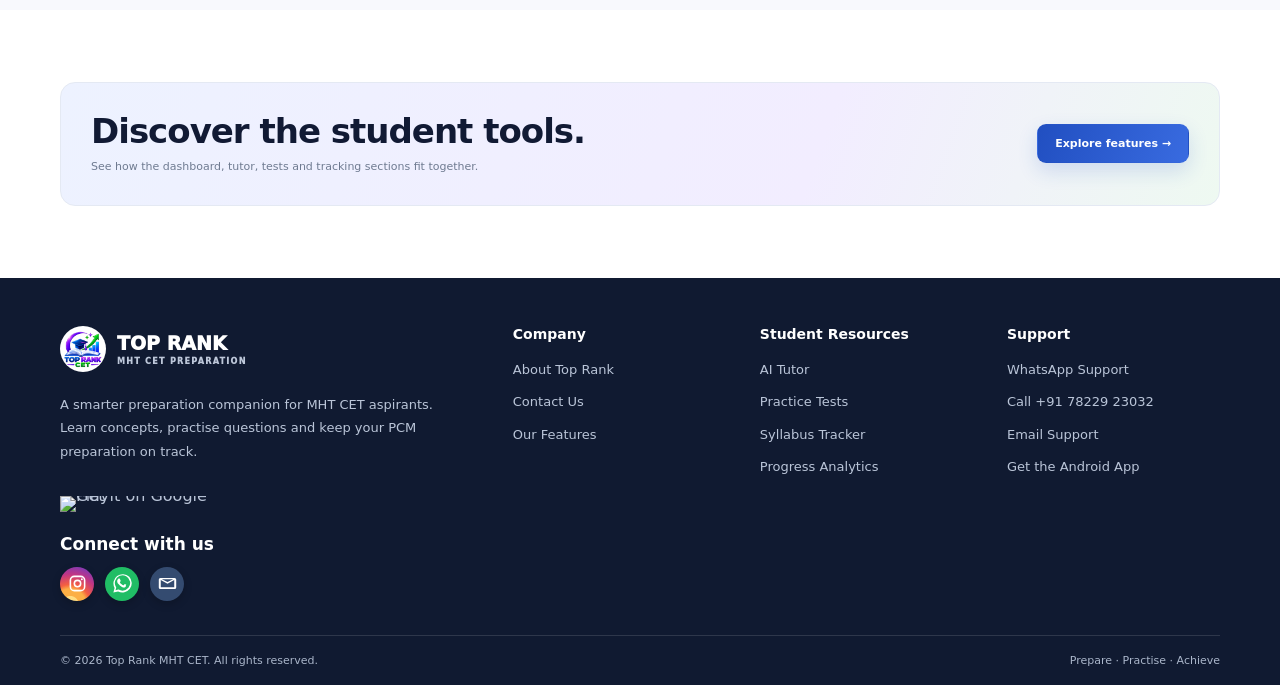
==== commit e4f3f3f9: "Format HTML with readable indentation" ====
--- a/about.html
+++ b/about.html
@@ -1 +1,221 @@
-<!doctype html><html lang="en"><head><meta charset="utf-8"><meta name="viewport" content="width=device-width,initial-scale=1"><meta name="theme-color" content="#fff"><title>About | Top Rank MHT CET</title><meta name="description" content="Learn about the Top Rank MHT CET preparation platform and its student-focused tools."><link rel="stylesheet" href="styles.css"></head><body><div class="topline"></div><header class="site-header"><div class="wrap nav"><a class="brand" href="index.html"><img src="assets/top-rank-logo.png" alt="Top Rank logo"><span><strong>TOP RANK</strong><small>MHT CET PREPARATION</small></span></a><nav class="nav-links"><a href="index.html" class="">Home</a><a href="about.html" class="active">About</a><a href="features.html" class="">Features</a><a href="contact.html" class="">Contact</a></nav><a class="nav-cta" href="features.html">Explore the platform ↗</a><button class="menu-btn" aria-label="Open navigation">☰</button></div></header><main><section class="page-hero"><div class="wrap page-hero-grid"><div><div class="eyebrow">About Top Rank</div><h1>A student-focused platform for<br><span class="gradient">MHT CET preparation.</span></h1><p>Top Rank MHT CET is presented around the study tools visible in its app: a personalized dashboard, PCM-focused AI academic tutor, practice tests, syllabus tracking and progress analytics.</p><div class="actions"><a class="btn btn-primary" href="features.html">Explore platform →</a><a class="btn btn-outline" href="contact.html">Contact</a></div><div class="proof"><span>MHT CET focused</span><span>Physics · Chemistry · Mathematics</span><span>Prepare · Practise · Achieve</span></div></div><div class="feature-panel"><div class="panel-title">Inside the Top Rank student portal</div><div class="mini-list"><div class="mini-item"><span class="mini-icon">01</span><span><b>Learn and revise</b>Daily goals and study planning</span></div><div class="mini-item"><span class="mini-icon">02</span><span><b>Practise with purpose</b>Custom tests and question palette</span></div><div class="mini-item"><span class="mini-icon">03</span><span><b>Track your progress</b>Study stats and syllabus status</span></div></div></div></div></section><section class="section"><div class="wrap"><div class="section-head"><div class="eyebrow">Our approach</div><h2>Prepare. Practise. Track. Improve.</h2><p>The product experience is organised around practical student activities rather than a long list of disconnected tools.</p></div><div class="grid-3"><article class="card"><div class="iconbox">01</div><h3>Prepare</h3><p>Use the dashboard, course information, daily revision goal and study timetable to organise preparation.</p></article><article class="card"><div class="iconbox">02</div><h3>Practise</h3><p>Use custom tests, the question palette and subject-wise shortcuts to work through practice.</p></article><article class="card"><div class="iconbox">03</div><h3>Track</h3><p>Review study statistics, consistency and chapter completion through the progress and syllabus areas.</p></article></div></div></section><section class="section soft"><div class="wrap feature-row"><div><div class="section-head"><div class="eyebrow">The learning focus</div><h2>Built around the PCM subjects.</h2><p>Physics, Chemistry and Mathematics appear across the AI Tutor and Syllabus Tracker screens.</p></div><div class="note">The page content describes the features visible in the supplied app screenshots. It does not claim unshown services, guaranteed scores or exam outcomes.</div></div><div class="grid-3"><article class="card"><div class="iconbox">P</div><h3>Physics</h3><p>Formulas, chapter tracking and custom practice.</p></article><article class="card"><div class="iconbox">C</div><h3>Chemistry</h3><p>Mnemonics, chapter tracking and AI tutor shortcuts.</p></article><article class="card"><div class="iconbox">M</div><h3>Mathematics</h3><p>Math tricks and step-by-step mathematical help.</p></article></div></div></section><section class="section"><div class="wrap"><div class="callout"><div><h2>Discover the student tools.</h2><p>See how the dashboard, tutor, tests and tracking sections fit together.</p></div><a class="btn btn-primary" href="features.html">Explore features →</a></div></div></section></main><footer class="footer"><div class="wrap"><div class="footer-main"><div class="footer-about"><a class="footer-brand" href="index.html"><img src="assets/top-rank-logo.png" alt="Top Rank logo"><span>TOP RANK<small>MHT CET PREPARATION</small></span></a><p class="footer-description">A smarter preparation companion for MHT CET aspirants. Learn concepts, practise questions and keep your PCM preparation on track.</p><a class="play-store-badge footer-play-badge" href="https://play.google.com/store/apps/details?id=com.aistudio.mhtcetprep.gxpclz" target="_blank" rel="noopener noreferrer" aria-label="Get Top Rank MHT CET on Google Play"><img src="https://play.google.com/intl/en_us/badges/static/images/badges/en_badge_web_generic.png" alt="Get it on Google Play"></a><h3 class="footer-social-title">Connect with us</h3><div class="footer-social"><a class="social-instagram" href="https://www.instagram.com/toprankmhtcet/" target="_blank" rel="noopener noreferrer" aria-label="Instagram"><svg viewBox="0 0 24 24" aria-hidden="true"><rect x="3" y="3" width="18" height="18" rx="5" fill="none" stroke="currentColor" stroke-width="2"/><circle cx="12" cy="12" r="4" fill="none" stroke="currentColor" stroke-width="2"/><circle cx="17.5" cy="6.7" r="1.2" fill="currentColor"/></svg></a><a class="social-whatsapp" href="https://wa.me/917822923032" target="_blank" rel="noopener noreferrer" aria-label="WhatsApp"><svg viewBox="0 0 24 24" aria-hidden="true"><path fill="currentColor" d="M20.5 3.5A11.8 11.8 0 0 0 2 17.7L.5 23.5l5.9-1.5A11.8 11.8 0 0 0 20.5 3.5ZM12 21a9.7 9.7 0 0 1-4.9-1.3l-.4-.2-3.5.9.9-3.4-.2-.4A9.7 9.7 0 1 1 12 21Zm5.3-7.3c-.3-.2-1.7-.9-2-.9s-.5-.2-.7.2-.8.9-1 1.1-.4.2-.7.1a8 8 0 0 1-2.4-1.5 9 9 0 0 1-1.7-2.1c-.2-.3 0-.5.1-.6l.5-.6.2-.5c.1-.2 0-.4 0-.6l-.9-2.1c-.2-.5-.5-.4-.7-.4h-.6c-.2 0-.6.1-.9.4s-1.2 1.2-1.2 2.8 1.2 3.2 1.4 3.4a12 12 0 0 0 4.6 4c.6.2 1 .4 1.4.5.6.2 1.1.2 1.5.1.5-.1 1.7-.7 2-1.3.2-.7.2-1.2.2-1.3s-.2-.3-.5-.4Z"/></svg></a><a class="social-email" href="mailto:toprankmhtcet@gmail.com" aria-label="Email"><svg viewBox="0 0 24 24" aria-hidden="true"><path fill="currentColor" d="M3 5h18a2 2 0 0 1 2 2v10a2 2 0 0 1-2 2H3a2 2 0 0 1-2-2V7a2 2 0 0 1 2-2Zm9 7.2L3.5 7.5v9.3h17V7.5L12 12.2Zm0-2.1 7.2-3.6H4.8L12 10.1Z"/></svg></a></div></div><div class="footer-columns"><div class="footer-column"><h3>Company</h3><a href="about.html">About Top Rank</a><a href="contact.html">Contact Us</a><a href="features.html">Our Features</a></div><div class="footer-column"><h3>Student Resources</h3><a href="ai-tutor.html">AI Tutor</a><a href="practice-tests.html">Practice Tests</a><a href="syllabus-tracker.html">Syllabus Tracker</a><a href="progress-analytics.html">Progress Analytics</a></div><div class="footer-column"><h3>Support</h3><a href="https://wa.me/917822923032" target="_blank" rel="noopener noreferrer">WhatsApp Support</a><a href="tel:+917822923032">Call +91 78229 23032</a><a href="mailto:toprankmhtcet@gmail.com">Email Support</a><a href="https://play.google.com/store/apps/details?id=com.aistudio.mhtcetprep.gxpclz" target="_blank" rel="noopener noreferrer">Get the Android App</a></div></div></div><div class="footer-bottom"><span>© <span data-year></span> Top Rank MHT CET. All rights reserved.</span><span>Prepare · Practise · Achieve</span></div></div></footer><script src="site.js"></script></body></html>+<!doctype html>
+<html lang="en">
+  <head>
+    <meta charset="utf-8"><meta name="viewport" content="width=device-width,initial-scale=1"><meta name="theme-color" content="#fff"><title>About | Top Rank MHT CET</title><meta name="description" content="Learn about the Top Rank MHT CET preparation platform and its student-focused tools."><link rel="stylesheet" href="styles.css">
+  </head>
+  <body>
+    <div class="topline">
+    </div>
+    <header class="site-header">
+      <div class="wrap nav">
+        <a class="brand" href="index.html"><img src="assets/top-rank-logo.png" alt="Top Rank logo"><span><strong>TOP RANK</strong><small>MHT CET PREPARATION</small></span></a>
+        <nav class="nav-links">
+          <a href="index.html" class="">Home</a><a href="about.html" class="active">About</a><a href="features.html" class="">Features</a><a href="contact.html" class="">Contact</a>
+        </nav>
+        <a class="nav-cta" href="features.html">Explore the platform ↗</a><button class="menu-btn" aria-label="Open navigation">☰</button>
+      </div>
+    </header>
+    <main>
+      <section class="page-hero">
+        <div class="wrap page-hero-grid">
+          <div>
+            <div class="eyebrow">
+              About Top Rank
+            </div>
+            <h1>
+              A student-focused platform for<br><span class="gradient">MHT CET preparation.</span>
+            </h1>
+            <p>
+              Top Rank MHT CET is presented around the study tools visible in its app: a personalized dashboard, PCM-focused AI academic tutor, practice tests, syllabus tracking and progress analytics.
+            </p>
+            <div class="actions">
+              <a class="btn btn-primary" href="features.html">Explore platform →</a><a class="btn btn-outline" href="contact.html">Contact</a>
+            </div>
+            <div class="proof">
+              <span>MHT CET focused</span><span>Physics · Chemistry · Mathematics</span><span>Prepare · Practise · Achieve</span>
+            </div>
+          </div>
+          <div class="feature-panel">
+            <div class="panel-title">
+              Inside the Top Rank student portal
+            </div>
+            <div class="mini-list">
+              <div class="mini-item">
+                <span class="mini-icon">01</span><span><b>Learn and revise</b>Daily goals and study planning</span>
+              </div>
+              <div class="mini-item">
+                <span class="mini-icon">02</span><span><b>Practise with purpose</b>Custom tests and question palette</span>
+              </div>
+              <div class="mini-item">
+                <span class="mini-icon">03</span><span><b>Track your progress</b>Study stats and syllabus status</span>
+              </div>
+            </div>
+          </div>
+        </div>
+      </section>
+      <section class="section">
+        <div class="wrap">
+          <div class="section-head">
+            <div class="eyebrow">
+              Our approach
+            </div>
+            <h2>
+              Prepare. Practise. Track. Improve.
+            </h2>
+            <p>
+              The product experience is organised around practical student activities rather than a long list of disconnected tools.
+            </p>
+          </div>
+          <div class="grid-3">
+            <article class="card">
+              <div class="iconbox">
+                01
+              </div>
+              <h3>
+                Prepare
+              </h3>
+              <p>
+                Use the dashboard, course information, daily revision goal and study timetable to organise preparation.
+              </p>
+            </article>
+            <article class="card">
+              <div class="iconbox">
+                02
+              </div>
+              <h3>
+                Practise
+              </h3>
+              <p>
+                Use custom tests, the question palette and subject-wise shortcuts to work through practice.
+              </p>
+            </article>
+            <article class="card">
+              <div class="iconbox">
+                03
+              </div>
+              <h3>
+                Track
+              </h3>
+              <p>
+                Review study statistics, consistency and chapter completion through the progress and syllabus areas.
+              </p>
+            </article>
+          </div>
+        </div>
+      </section>
+      <section class="section soft">
+        <div class="wrap feature-row">
+          <div>
+            <div class="section-head">
+              <div class="eyebrow">
+                The learning focus
+              </div>
+              <h2>
+                Built around the PCM subjects.
+              </h2>
+              <p>
+                Physics, Chemistry and Mathematics appear across the AI Tutor and Syllabus Tracker screens.
+              </p>
+            </div>
+            <div class="note">
+              The page content describes the features visible in the supplied app screenshots. It does not claim unshown services, guaranteed scores or exam outcomes.
+            </div>
+          </div>
+          <div class="grid-3">
+            <article class="card">
+              <div class="iconbox">
+                P
+              </div>
+              <h3>
+                Physics
+              </h3>
+              <p>
+                Formulas, chapter tracking and custom practice.
+              </p>
+            </article>
+            <article class="card">
+              <div class="iconbox">
+                C
+              </div>
+              <h3>
+                Chemistry
+              </h3>
+              <p>
+                Mnemonics, chapter tracking and AI tutor shortcuts.
+              </p>
+            </article>
+            <article class="card">
+              <div class="iconbox">
+                M
+              </div>
+              <h3>
+                Mathematics
+              </h3>
+              <p>
+                Math tricks and step-by-step mathematical help.
+              </p>
+            </article>
+          </div>
+        </div>
+      </section>
+      <section class="section">
+        <div class="wrap">
+          <div class="callout">
+            <div>
+              <h2>
+                Discover the student tools.
+              </h2>
+              <p>
+                See how the dashboard, tutor, tests and tracking sections fit together.
+              </p>
+            </div>
+            <a class="btn btn-primary" href="features.html">Explore features →</a>
+          </div>
+        </div>
+      </section>
+    </main>
+    <footer class="footer">
+      <div class="wrap">
+        <div class="footer-main">
+          <div class="footer-about">
+            <a class="footer-brand" href="index.html"><img src="assets/top-rank-logo.png" alt="Top Rank logo"><span>TOP RANK<small>MHT CET PREPARATION</small></span></a>
+            <p class="footer-description">
+              A smarter preparation companion for MHT CET aspirants. Learn concepts, practise questions and keep your PCM preparation on track.
+            </p>
+            <a class="play-store-badge footer-play-badge" href="https://play.google.com/store/apps/details?id=com.aistudio.mhtcetprep.gxpclz" target="_blank" rel="noopener noreferrer" aria-label="Get Top Rank MHT CET on Google Play"><img src="https://play.google.com/intl/en_us/badges/static/images/badges/en_badge_web_generic.png" alt="Get it on Google Play"></a>
+            <h3 class="footer-social-title">
+              Connect with us
+            </h3>
+            <div class="footer-social">
+              <a class="social-instagram" href="https://www.instagram.com/toprankmhtcet/" target="_blank" rel="noopener noreferrer" aria-label="Instagram"><svg viewBox="0 0 24 24" aria-hidden="true"><rect x="3" y="3" width="18" height="18" rx="5" fill="none" stroke="currentColor" stroke-width="2"/><circle cx="12" cy="12" r="4" fill="none" stroke="currentColor" stroke-width="2"/><circle cx="17.5" cy="6.7" r="1.2" fill="currentColor"/></svg></a><a class="social-whatsapp" href="https://wa.me/917822923032" target="_blank" rel="noopener noreferrer" aria-label="WhatsApp"><svg viewBox="0 0 24 24" aria-hidden="true"><path fill="currentColor" d="M20.5 3.5A11.8 11.8 0 0 0 2 17.7L.5 23.5l5.9-1.5A11.8 11.8 0 0 0 20.5 3.5ZM12 21a9.7 9.7 0 0 1-4.9-1.3l-.4-.2-3.5.9.9-3.4-.2-.4A9.7 9.7 0 1 1 12 21Zm5.3-7.3c-.3-.2-1.7-.9-2-.9s-.5-.2-.7.2-.8.9-1 1.1-.4.2-.7.1a8 8 0 0 1-2.4-1.5 9 9 0 0 1-1.7-2.1c-.2-.3 0-.5.1-.6l.5-.6.2-.5c.1-.2 0-.4 0-.6l-.9-2.1c-.2-.5-.5-.4-.7-.4h-.6c-.2 0-.6.1-.9.4s-1.2 1.2-1.2 2.8 1.2 3.2 1.4 3.4a12 12 0 0 0 4.6 4c.6.2 1 .4 1.4.5.6.2 1.1.2 1.5.1.5-.1 1.7-.7 2-1.3.2-.7.2-1.2.2-1.3s-.2-.3-.5-.4Z"/></svg></a><a class="social-email" href="mailto:toprankmhtcet@gmail.com" aria-label="Email"><svg viewBox="0 0 24 24" aria-hidden="true"><path fill="currentColor" d="M3 5h18a2 2 0 0 1 2 2v10a2 2 0 0 1-2 2H3a2 2 0 0 1-2-2V7a2 2 0 0 1 2-2Zm9 7.2L3.5 7.5v9.3h17V7.5L12 12.2Zm0-2.1 7.2-3.6H4.8L12 10.1Z"/></svg></a>
+            </div>
+          </div>
+          <div class="footer-columns">
+            <div class="footer-column">
+              <h3>
+                Company
+              </h3>
+              <a href="about.html">About Top Rank</a><a href="contact.html">Contact Us</a><a href="features.html">Our Features</a>
+            </div>
+            <div class="footer-column">
+              <h3>
+                Student Resources
+              </h3>
+              <a href="ai-tutor.html">AI Tutor</a><a href="practice-tests.html">Practice Tests</a><a href="syllabus-tracker.html">Syllabus Tracker</a><a href="progress-analytics.html">Progress Analytics</a>
+            </div>
+            <div class="footer-column">
+              <h3>
+                Support
+              </h3>
+              <a href="https://wa.me/917822923032" target="_blank" rel="noopener noreferrer">WhatsApp Support</a><a href="tel:+917822923032">Call +91 78229 23032</a><a href="mailto:toprankmhtcet@gmail.com">Email Support</a><a href="https://play.google.com/store/apps/details?id=com.aistudio.mhtcetprep.gxpclz" target="_blank" rel="noopener noreferrer">Get the Android App</a>
+            </div>
+          </div>
+        </div>
+        <div class="footer-bottom">
+          <span>© <span data-year></span> Top Rank MHT CET. All rights reserved.</span><span>Prepare · Practise · Achieve</span>
+        </div>
+      </div>
+    </footer>
+    <script src="site.js"></script>
+  </body>
+</html>
--- a/styles.css
+++ b/styles.css
@@ -87,3 +87,73 @@
 .side-link{display:block;padding:12px 0;border-top:1px solid var(--line);font-size:12px;font-weight:800;color:#315bc4}
 @media(max-width:800px){.feature-detail-layout{grid-template-columns:1fr;gap:28px}.feature-side-panel{position:static}.feature-detail-hero{padding:50px 0 45px}}
 @media(max-width:700px){.feature-detail-hero h1{font-size:40px;letter-spacing:-1.8px}.feature-detail-intro{font-size:13px!important}.feature-link-card{min-height:195px}}
+
+.feature-title-link{display:flex;align-items:center;justify-content:space-between;gap:8px}
+.feature-title-link span{font-size:13px;color:#315bc4;opacity:.7;transition:transform .2s}
+.feature-title-link:hover{color:#315bc4}
+.feature-title-link:hover span{transform:translate(2px,-2px)}
+
+/* Real app screenshots on dedicated feature pages */
+.feature-preview-section{padding:52px 0 64px;background:linear-gradient(180deg,#f7f8ff 0%,#fff 100%);border-top:1px solid #eef0f8;border-bottom:1px solid #eef0f8}
+.feature-preview-wrap{display:grid;grid-template-columns:minmax(0,1fr) minmax(260px,430px);gap:48px;align-items:center;max-width:1000px}
+.feature-preview-copy h2{font-size:clamp(25px,3vw,36px);line-height:1.15;letter-spacing:-1px;margin:15px 0 12px;color:#111a31}
+.feature-preview-copy p{font-size:13px;line-height:1.9;color:#758198;max-width:420px}
+.feature-preview-figure{margin:0;display:flex;flex-direction:column;align-items:center;gap:12px}
+.feature-preview-figure img{display:block;width:100%;max-width:390px;max-height:760px;object-fit:contain;object-position:top;border-radius:18px;box-shadow:0 22px 55px #17264b1c}
+.feature-preview-figure figcaption{font-size:10px;color:#8490a4;text-align:center}
+@media(max-width:760px){.feature-preview-section{padding:38px 0 44px}.feature-preview-wrap{grid-template-columns:1fr;gap:24px}.feature-preview-copy{text-align:center}.feature-preview-copy p{margin-left:auto;margin-right:auto}.feature-preview-figure img{max-width:min(100%,390px);max-height:none}}
+
+.feature-link-card{overflow:hidden;padding:0}
+.feature-card-image{width:100%;height:190px;object-fit:cover;object-position:top;background:#f5f6fb;border-radius:13px 13px 0 0}
+.feature-link-card .feature-card-top,.feature-link-card h3,.feature-link-card p,.feature-link-card .feature-read-more{margin-left:20px;margin-right:20px}
+.feature-link-card .feature-card-top{margin-top:18px}
+.feature-link-card h3{margin-top:15px}
+.feature-link-card p{margin-bottom:0}
+.feature-link-card .feature-read-more{padding-bottom:20px}
+
+/* Feature experience refresh — balanced layouts, real screens, consistent cards */
+.feature-detail-hero{position:relative;overflow:hidden;padding:64px 0 58px;background:radial-gradient(ellipse at 82% 42%,#e9eaff 0%,#f5f5ff 32%,#fbfcff 68%,#fff 100%);border-bottom:1px solid #eceefa}
+.feature-detail-hero:before{content:"";position:absolute;width:430px;height:430px;border:1px solid #d9dcff;border-radius:50%;right:-170px;top:-190px;pointer-events:none}
+.feature-detail-hero-grid{position:relative;z-index:1;display:grid;grid-template-columns:minmax(0,1fr) minmax(300px,430px);gap:48px;align-items:center}
+.feature-detail-copy{max-width:620px}
+.feature-detail-copy .eyebrow{display:inline-flex;align-items:center;padding:8px 12px;border:1px solid #e0e3ff;border-radius:999px;background:#fff;color:#5142c9;font-size:10px;font-weight:850;letter-spacing:.09em}
+.feature-detail-copy h1{font-size:clamp(38px,5vw,58px);line-height:1.08;letter-spacing:-2.2px;margin:22px 0 18px;color:#10182f}
+.feature-detail-copy h1 .gradient{background:linear-gradient(100deg,#4433d1,#7860ef);-webkit-background-clip:text;background-clip:text;color:transparent}
+.feature-detail-copy .feature-detail-intro{max-width:560px!important;font-size:14px!important;line-height:1.9!important;color:#69748a}
+.feature-detail-copy .actions{margin-top:26px;display:flex;flex-wrap:wrap;gap:12px}
+.hero-proof{display:flex;align-items:center;gap:10px;margin-top:25px;color:#7d8799;font-size:10px;font-weight:700;letter-spacing:.02em}
+.hero-proof i{width:4px;height:4px;background:#7667e9;border-radius:50%}
+.detail-visual{position:relative;isolation:isolate;display:flex;justify-content:center;align-items:center;min-height:440px;padding:18px 22px 28px;border:1px solid #e6e8fb;border-radius:26px;background:linear-gradient(145deg,#fff 0%,#f5f4ff 100%);box-shadow:0 24px 60px #27236a12}
+.detail-visual-glow{position:absolute;z-index:-1;width:76%;height:70%;border-radius:50%;background:#d9d5ff;filter:blur(48px);opacity:.6}
+.detail-visual img{display:block;width:auto;height:auto;max-width:100%;max-height:510px;object-fit:contain;border-radius:12px;filter:drop-shadow(0 16px 22px #151c3820)}
+.visual-caption{position:absolute;bottom:12px;left:0;right:0;text-align:center;color:#8b91a5;font-size:9px;font-weight:750;letter-spacing:.1em;text-transform:uppercase}
+.detail-visual-placeholder{flex-direction:column;gap:15px;text-align:center;background:radial-gradient(circle at 50% 35%,#eeecff,#fff 68%)}
+.placeholder-orbit{width:170px;height:170px;border:1px solid #d9d4ff;border-radius:50%;display:grid;place-items:center;box-shadow:0 0 0 22px #f3f1ff,0 0 0 44px #f8f7ff}
+.placeholder-orbit span{width:90px;height:90px;border-radius:26px;display:grid;place-items:center;background:linear-gradient(140deg,#4c3bd7,#8871ff);color:white;font-size:40px;box-shadow:0 15px 35px #4c3bd744}
+.detail-visual-placeholder strong{font-size:20px;color:#17203a;margin-top:36px}
+.detail-visual-placeholder small{font-size:11px;color:#7b8498}
+.feature-detail-layout{max-width:1120px;grid-template-columns:minmax(0,1fr) 280px;gap:56px}
+.feature-detail-content .section-head h2{font-size:30px;letter-spacing:-.8px}
+.feature-detail-item{padding:25px 0}
+.feature-detail-item h3{font-size:16px}
+.feature-detail-item p{max-width:690px;font-size:13px;line-height:1.9}
+.feature-side-panel{border-radius:20px;background:#111b33;color:#fff;border:1px solid #263454;box-shadow:0 18px 45px #0c17301a}
+.feature-side-panel h3{color:#fff}
+.feature-side-panel p{color:#c0c9dc}
+.feature-side-panel .label{color:#b8b1ff}
+.feature-side-panel .side-subjects span{background:#28345a;color:#d9d5ff}
+.feature-side-panel .side-link{color:#d4ceff;border-color:#ffffff20}
+.feature-link-card{border:1px solid #e9ebf4;border-radius:18px;background:#fff;box-shadow:0 8px 24px #17264b08;min-height:365px}
+.feature-link-card:hover{transform:translateY(-6px);border-color:#d5d0ff;box-shadow:0 20px 42px #352b8c16}
+.feature-card-image,.feature-card-placeholder{width:100%;height:225px;display:flex;align-items:center;justify-content:center;object-fit:contain;object-position:center;background:linear-gradient(145deg,#f8f8ff,#eeefff);border-radius:17px 17px 0 0;padding:10px}
+.feature-card-placeholder{position:relative;flex-direction:column;gap:10px;overflow:hidden;background:radial-gradient(circle at 50% 40%,#dcd8ff,#f6f5ff 70%)}
+.feature-card-placeholder:before,.feature-card-placeholder:after{content:"";position:absolute;border:1px solid #fff9;border-radius:50%;width:180px;height:180px}
+.feature-card-placeholder:after{width:240px;height:240px}
+.feature-card-placeholder span{z-index:1;width:76px;height:76px;border-radius:23px;display:grid;place-items:center;background:linear-gradient(145deg,#4937d3,#8875ff);color:white;font-size:34px;box-shadow:0 14px 30px #5544ce44}
+.feature-card-placeholder small{z-index:1;color:#5548b9;font-size:9px;font-weight:900;letter-spacing:.14em}
+.feature-link-card .feature-card-top{margin-top:17px}
+.feature-link-card h3{font-size:17px;margin-top:13px}
+.feature-link-card p{font-size:12px;line-height:1.8;color:#737e92}
+.feature-link-card .feature-read-more{padding-bottom:20px}
+@media(max-width:900px){.feature-detail-hero-grid{grid-template-columns:minmax(0,1fr) minmax(260px,350px);gap:28px}.detail-visual{min-height:370px;padding:14px}.detail-visual img{max-height:430px}.feature-detail-layout{gap:32px}}
+@media(max-width:700px){.feature-detail-hero{padding:42px 0 38px}.feature-detail-hero-grid{grid-template-columns:1fr;gap:28px}.feature-detail-copy h1{font-size:39px;letter-spacing:-1.5px;margin:17px 0 13px}.feature-detail-copy .feature-detail-intro{font-size:13px!important}.hero-proof{font-size:9px;flex-wrap:wrap}.detail-visual{min-height:0;padding:14px 12px 30px;border-radius:21px}.detail-visual img{max-height:none;width:auto;max-width:100%;height:auto;max-height:650px}.detail-visual-placeholder{min-height:320px}.feature-detail-layout{grid-template-columns:1fr;gap:26px}.feature-side-panel{position:static}.feature-detail-content .section-head h2{font-size:25px}.feature-card-image,.feature-card-placeholder{height:200px}}
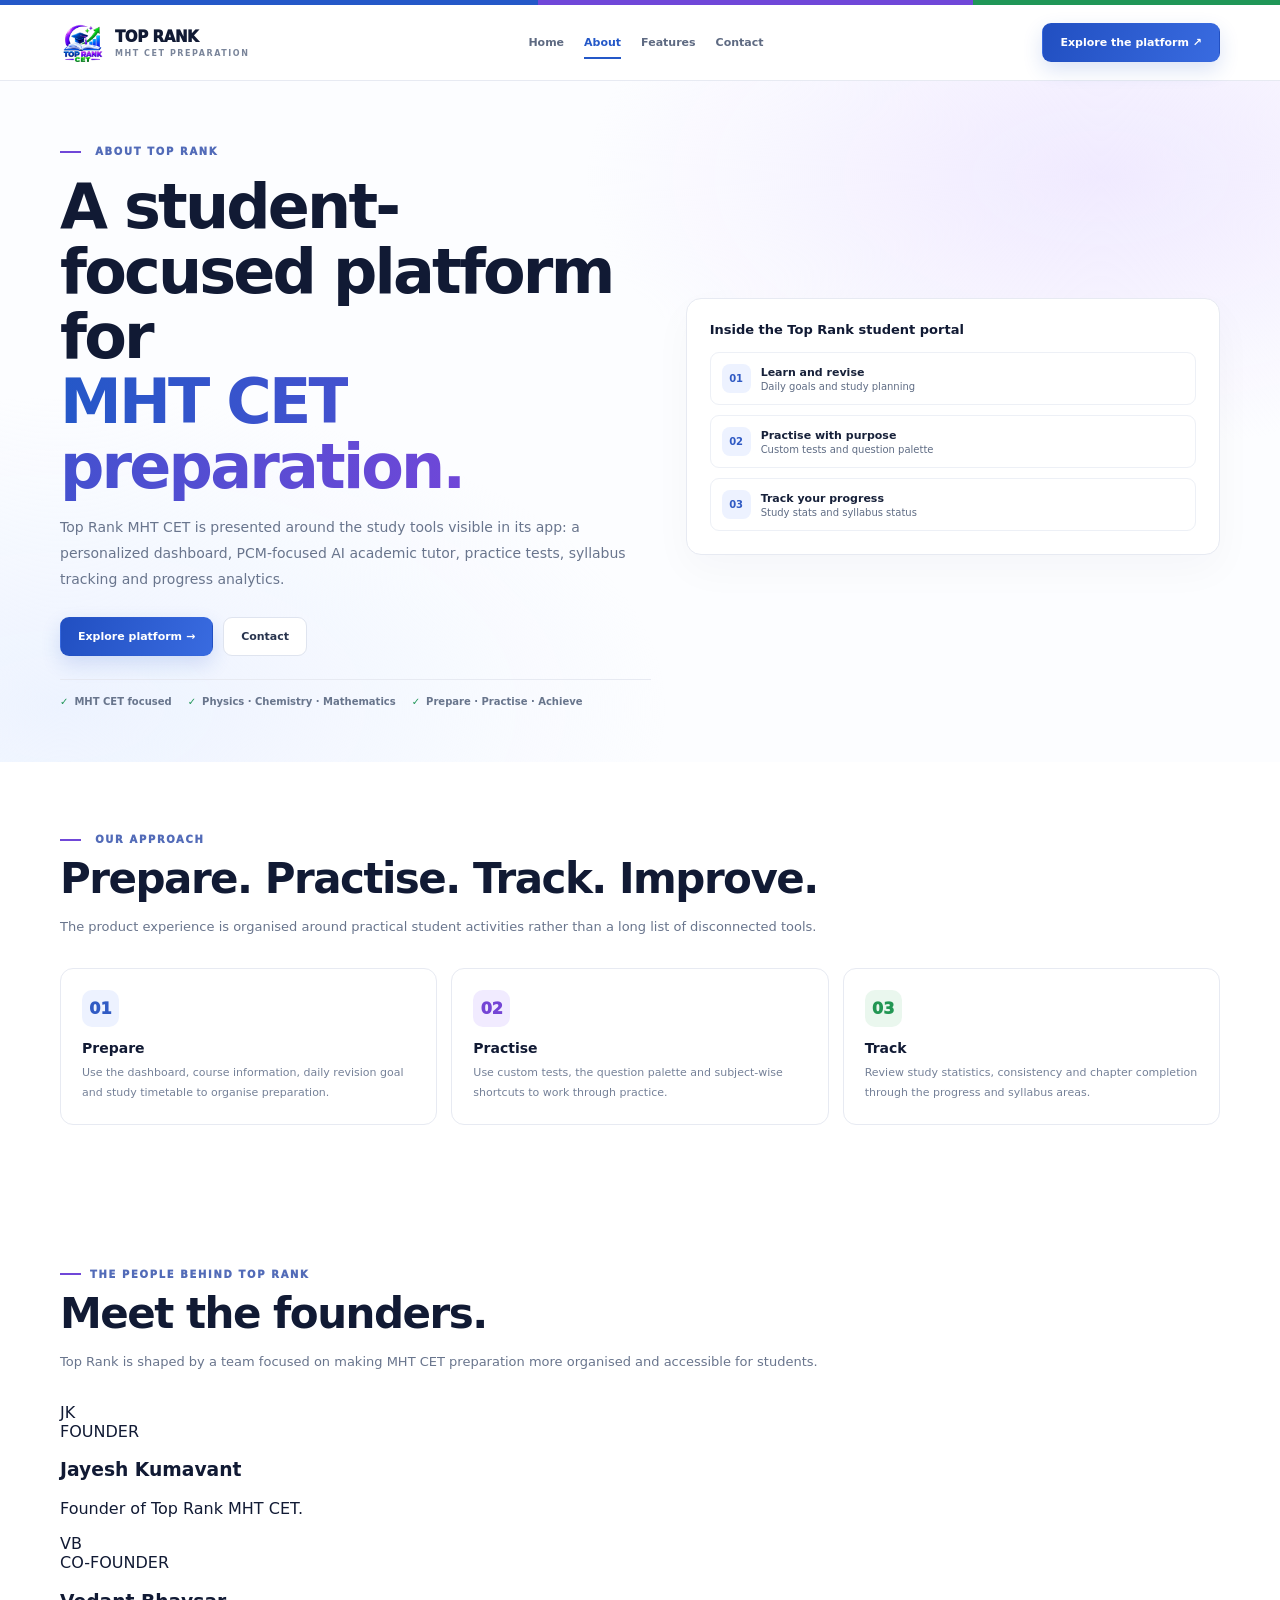
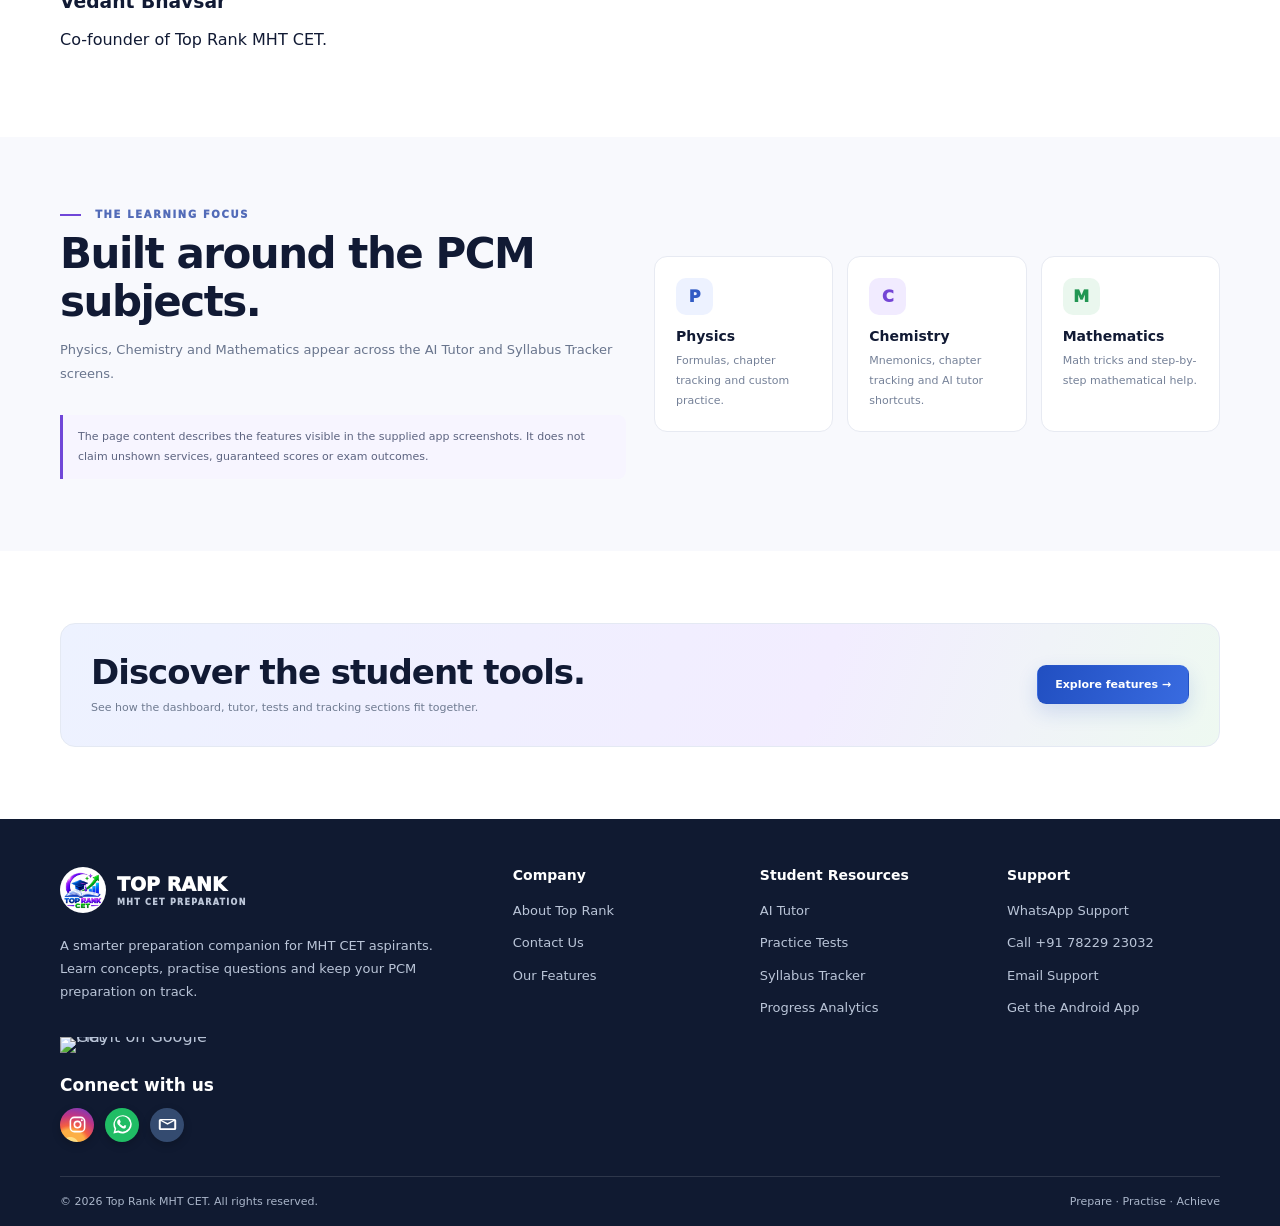
==== commit 6868dccf: "Add Top Rank founder and co-founder section" ====
--- a/about.html
+++ b/about.html
@@ -103,6 +103,29 @@
           </div>
         </div>
       </section>
+      <section class="section leadership-section">
+        <div class="wrap">
+          <div class="section-head">
+            <div class="eyebrow">The people behind Top Rank</div>
+            <h2>Meet the founders.</h2>
+            <p>Top Rank is shaped by a team focused on making MHT CET preparation more organised and accessible for students.</p>
+          </div>
+          <div class="leadership-grid">
+            <article class="leader-card">
+              <div class="leader-avatar">JK</div>
+              <div class="leader-role">FOUNDER</div>
+              <h3>Jayesh Kumavant</h3>
+              <p>Founder of Top Rank MHT CET.</p>
+            </article>
+            <article class="leader-card">
+              <div class="leader-avatar">VB</div>
+              <div class="leader-role">CO-FOUNDER</div>
+              <h3>Vedant Bhavsar</h3>
+              <p>Co-founder of Top Rank MHT CET.</p>
+            </article>
+          </div>
+        </div>
+      </section>
       <section class="section soft">
         <div class="wrap feature-row">
           <div>
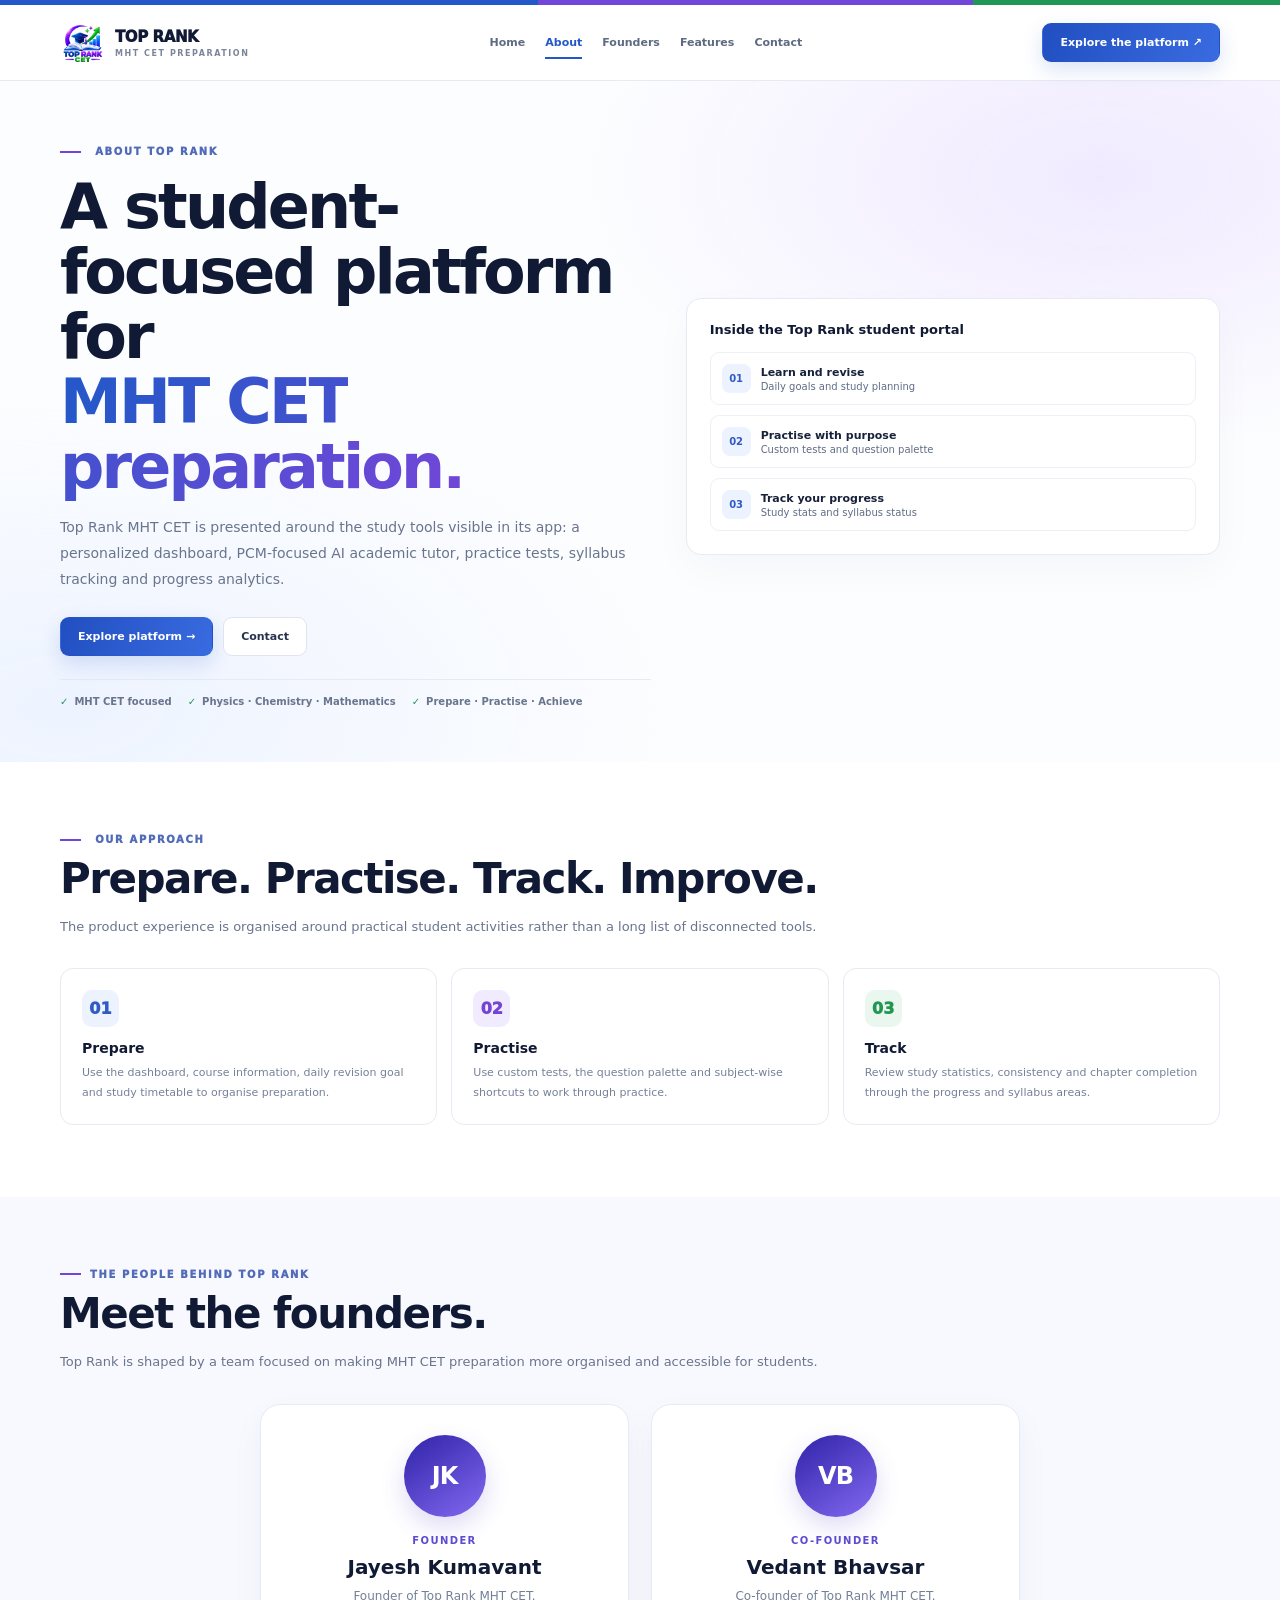
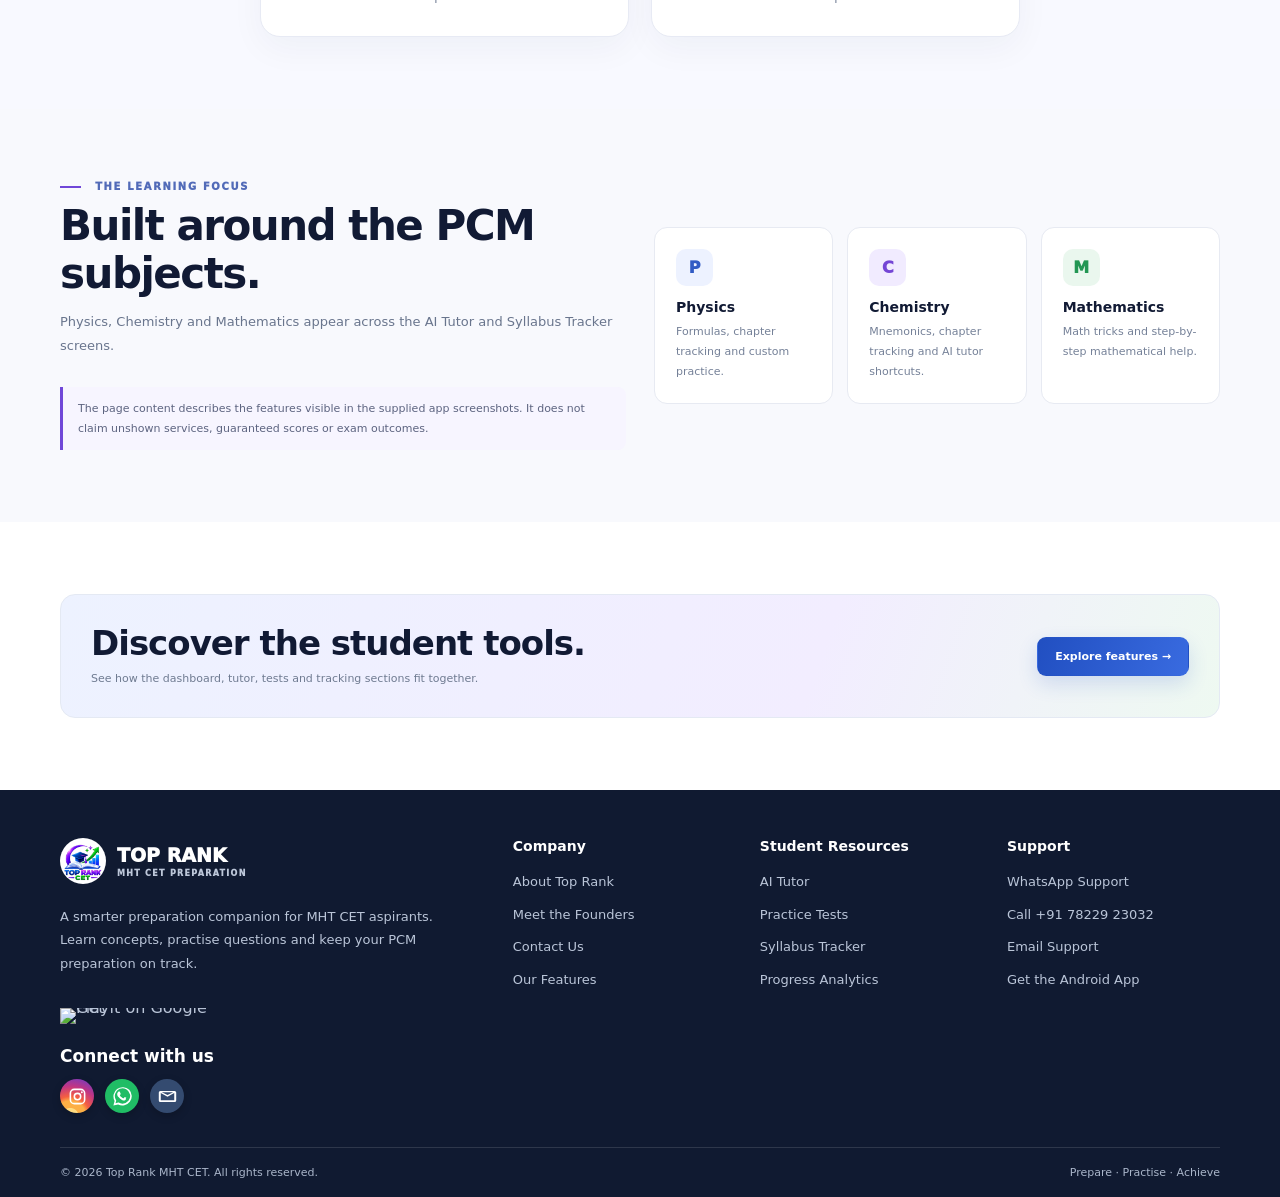
==== commit 00b8c9ef: "Add Founders page navigation link" ====
--- a/about.html
+++ b/about.html
@@ -10,7 +10,7 @@
       <div class="wrap nav">
         <a class="brand" href="index.html"><img src="assets/top-rank-logo.png" alt="Top Rank logo"><span><strong>TOP RANK</strong><small>MHT CET PREPARATION</small></span></a>
         <nav class="nav-links">
-          <a href="index.html" class="">Home</a><a href="about.html" class="active">About</a><a href="features.html" class="">Features</a><a href="contact.html" class="">Contact</a>
+          <a href="index.html" class="">Home</a><a href="about.html" class="active">About</a><a href="founders.html">Founders</a><a href="features.html" class="">Features</a><a href="contact.html" class="">Contact</a>
         </nav>
         <a class="nav-cta" href="features.html">Explore the platform ↗</a><button class="menu-btn" aria-label="Open navigation">☰</button>
       </div>
@@ -218,7 +218,7 @@
               <h3>
                 Company
               </h3>
-              <a href="about.html">About Top Rank</a><a href="contact.html">Contact Us</a><a href="features.html">Our Features</a>
+              <a href="about.html">About Top Rank</a><a href="founders.html">Meet the Founders</a><a href="contact.html">Contact Us</a><a href="features.html">Our Features</a>
             </div>
             <div class="footer-column">
               <h3>
--- a/styles.css
+++ b/styles.css
@@ -157,3 +157,41 @@
 .feature-link-card .feature-read-more{padding-bottom:20px}
 @media(max-width:900px){.feature-detail-hero-grid{grid-template-columns:minmax(0,1fr) minmax(260px,350px);gap:28px}.detail-visual{min-height:370px;padding:14px}.detail-visual img{max-height:430px}.feature-detail-layout{gap:32px}}
 @media(max-width:700px){.feature-detail-hero{padding:42px 0 38px}.feature-detail-hero-grid{grid-template-columns:1fr;gap:28px}.feature-detail-copy h1{font-size:39px;letter-spacing:-1.5px;margin:17px 0 13px}.feature-detail-copy .feature-detail-intro{font-size:13px!important}.hero-proof{font-size:9px;flex-wrap:wrap}.detail-visual{min-height:0;padding:14px 12px 30px;border-radius:21px}.detail-visual img{max-height:none;width:auto;max-width:100%;height:auto;max-height:650px}.detail-visual-placeholder{min-height:320px}.feature-detail-layout{grid-template-columns:1fr;gap:26px}.feature-side-panel{position:static}.feature-detail-content .section-head h2{font-size:25px}.feature-card-image,.feature-card-placeholder{height:200px}}
+
+/* Top Rank leadership section */
+.leadership-section{background:#f8f9ff}
+.leadership-grid{display:grid;grid-template-columns:repeat(2,minmax(0,1fr));gap:22px;max-width:760px;margin:30px auto 0}
+.leader-card{padding:30px;border:1px solid #e7eaf4;border-radius:20px;background:#fff;box-shadow:0 12px 34px #17264b0b;text-align:center;transition:transform .2s,box-shadow .2s}
+.leader-card:hover{transform:translateY(-4px);box-shadow:0 18px 40px #17264b14}
+.leader-avatar{width:82px;height:82px;margin:0 auto 18px;border-radius:50%;display:grid;place-items:center;background:linear-gradient(145deg,#3023a8,#8269f0);color:#fff;font-size:24px;font-weight:850;letter-spacing:-1px;box-shadow:0 10px 24px #5140cb30}
+.leader-role{font-size:10px;font-weight:900;letter-spacing:.14em;color:#5c4bd0}
+.leader-card h3{margin:9px 0 7px;font-size:20px;color:#111a34}
+.leader-card p{margin:0;color:#748097;font-size:12px;line-height:1.7}
+@media(max-width:560px){.leadership-grid{grid-template-columns:1fr;max-width:380px}.leader-card{padding:26px}}
+
+/* Dedicated Meet the Founders page */
+.founders-hero{position:relative;overflow:hidden;padding:88px 0 82px;background:radial-gradient(ellipse at 80% 15%,#e9e7ff 0%,#f5f4ff 34%,#fff 75%);border-bottom:1px solid #eceefa}
+.founders-hero:after{content:"";position:absolute;width:420px;height:420px;border:1px solid #dedbff;border-radius:50%;right:-130px;top:-210px;box-shadow:0 0 0 35px #f4f2ff,0 0 0 70px #faf9ff}
+.founders-hero-inner{position:relative;z-index:1;max-width:1160px}
+.founders-hero .eyebrow{display:inline-flex;padding:9px 13px;border:1px solid #e0ddff;border-radius:99px;background:#fff;color:#5748c7;font-size:10px;font-weight:900;letter-spacing:.13em}
+.founders-hero h1{font-size:clamp(44px,6vw,72px);line-height:1.02;letter-spacing:-3px;margin:23px 0 18px;color:#111a34}
+.founders-hero h1 .gradient{background:linear-gradient(100deg,#4938c8,#8a71f2);-webkit-background-clip:text;background-clip:text;color:transparent}
+.founders-hero p{max-width:650px;font-size:15px;line-height:1.9;color:#68758d}
+.founders-hero-note{display:flex;align-items:center;gap:12px;margin-top:29px;color:#7d879a;font-size:10px;font-weight:850;letter-spacing:.12em}
+.founders-hero-note i{width:5px;height:5px;background:#7564e8;border-radius:50%}
+.founders-section{padding-top:76px;padding-bottom:78px}
+.founders-profile-grid{display:grid;grid-template-columns:repeat(2,minmax(0,1fr));gap:26px;max-width:940px;margin:38px auto 0}
+.founder-profile-card{overflow:hidden;border:1px solid #e7e9f3;border-radius:24px;background:#fff;box-shadow:0 18px 48px #17264b0d;transition:transform .22s,box-shadow .22s}
+.founder-profile-card:hover{transform:translateY(-5px);box-shadow:0 24px 54px #30268b18}
+.founder-photo-placeholder{height:310px;display:flex;flex-direction:column;align-items:center;justify-content:center;gap:13px;background:radial-gradient(circle at 50% 38%,#dedaff 0%,#f0efff 36%,#f8f8ff 76%);color:#5547bd}
+.founder-photo-placeholder span{width:118px;height:118px;border-radius:50%;display:grid;place-items:center;background:linear-gradient(145deg,#3e2db7,#8a76f1);box-shadow:0 18px 36px #5140c944;color:#fff;font-size:36px;font-weight:900;letter-spacing:-1px}
+.founder-photo-placeholder small{font-size:9px;font-weight:900;letter-spacing:.16em;color:#8279c8}
+.founder-profile-content{padding:27px 30px 31px}
+.founder-designation{font-size:10px;font-weight:950;letter-spacing:.16em;color:#5b4bc9}
+.founder-profile-content h3{margin:10px 0 8px;font-size:25px;letter-spacing:-.7px;color:#111a34}
+.founder-profile-content p{margin:0;color:#748097;font-size:13px;line-height:1.8}
+.founders-bottom-note{display:flex;align-items:center;gap:18px;max-width:940px;margin:30px auto 0;padding:23px 25px;border:1px solid #e8e9f4;border-radius:18px;background:#fafaff}
+.founders-mark{width:48px;height:48px;flex:0 0 48px;border-radius:15px;display:grid;place-items:center;background:#151f3a;color:#fff;font-weight:900;letter-spacing:-1px}
+.founders-bottom-note strong{font-size:14px;color:#17213a}
+.founders-bottom-note p{margin:5px 0 0;font-size:12px;line-height:1.7;color:#778197}
+@media(max-width:650px){.founders-hero{padding:58px 0 54px}.founders-hero h1{font-size:43px;letter-spacing:-1.8px}.founders-hero p{font-size:13px}.founders-profile-grid{grid-template-columns:1fr;max-width:420px;gap:18px}.founder-photo-placeholder{height:270px}.founder-profile-content{padding:23px}.founders-section{padding-top:52px;padding-bottom:55px}.founders-bottom-note{align-items:flex-start;padding:18px}}
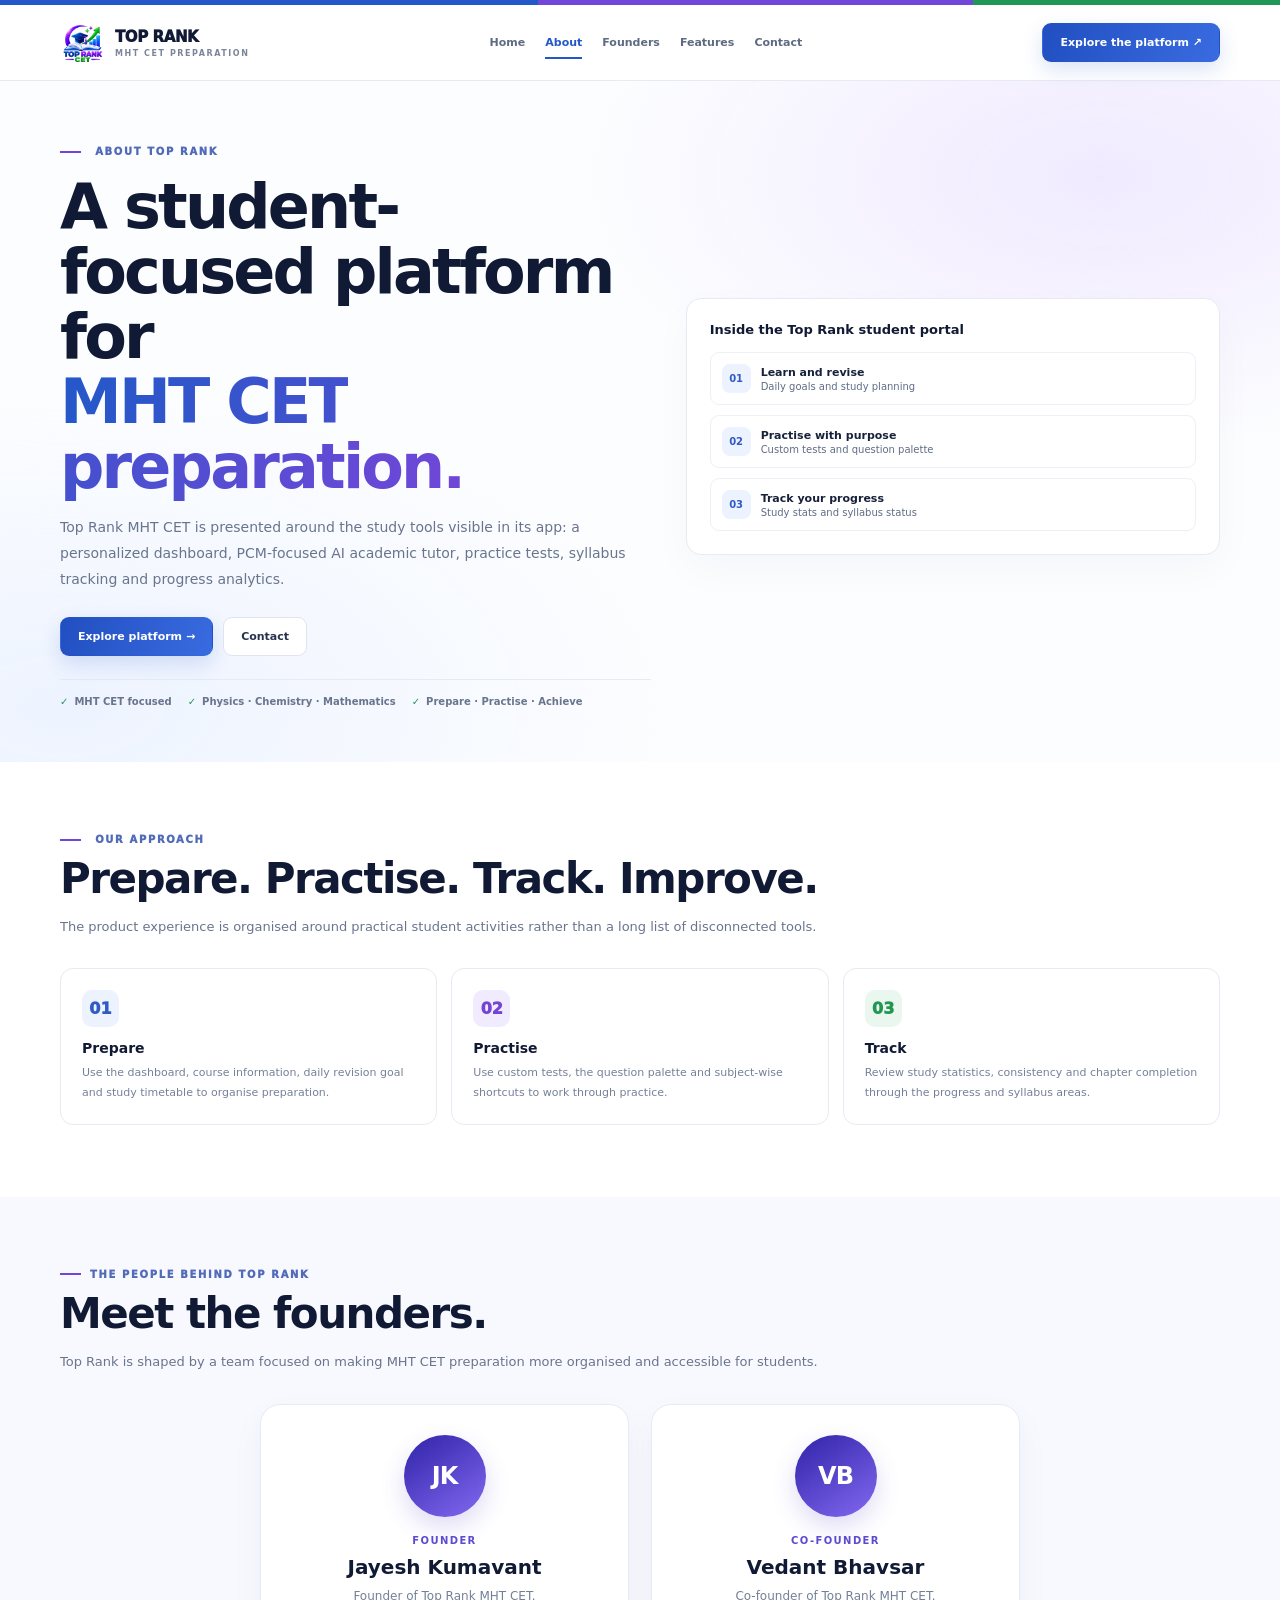
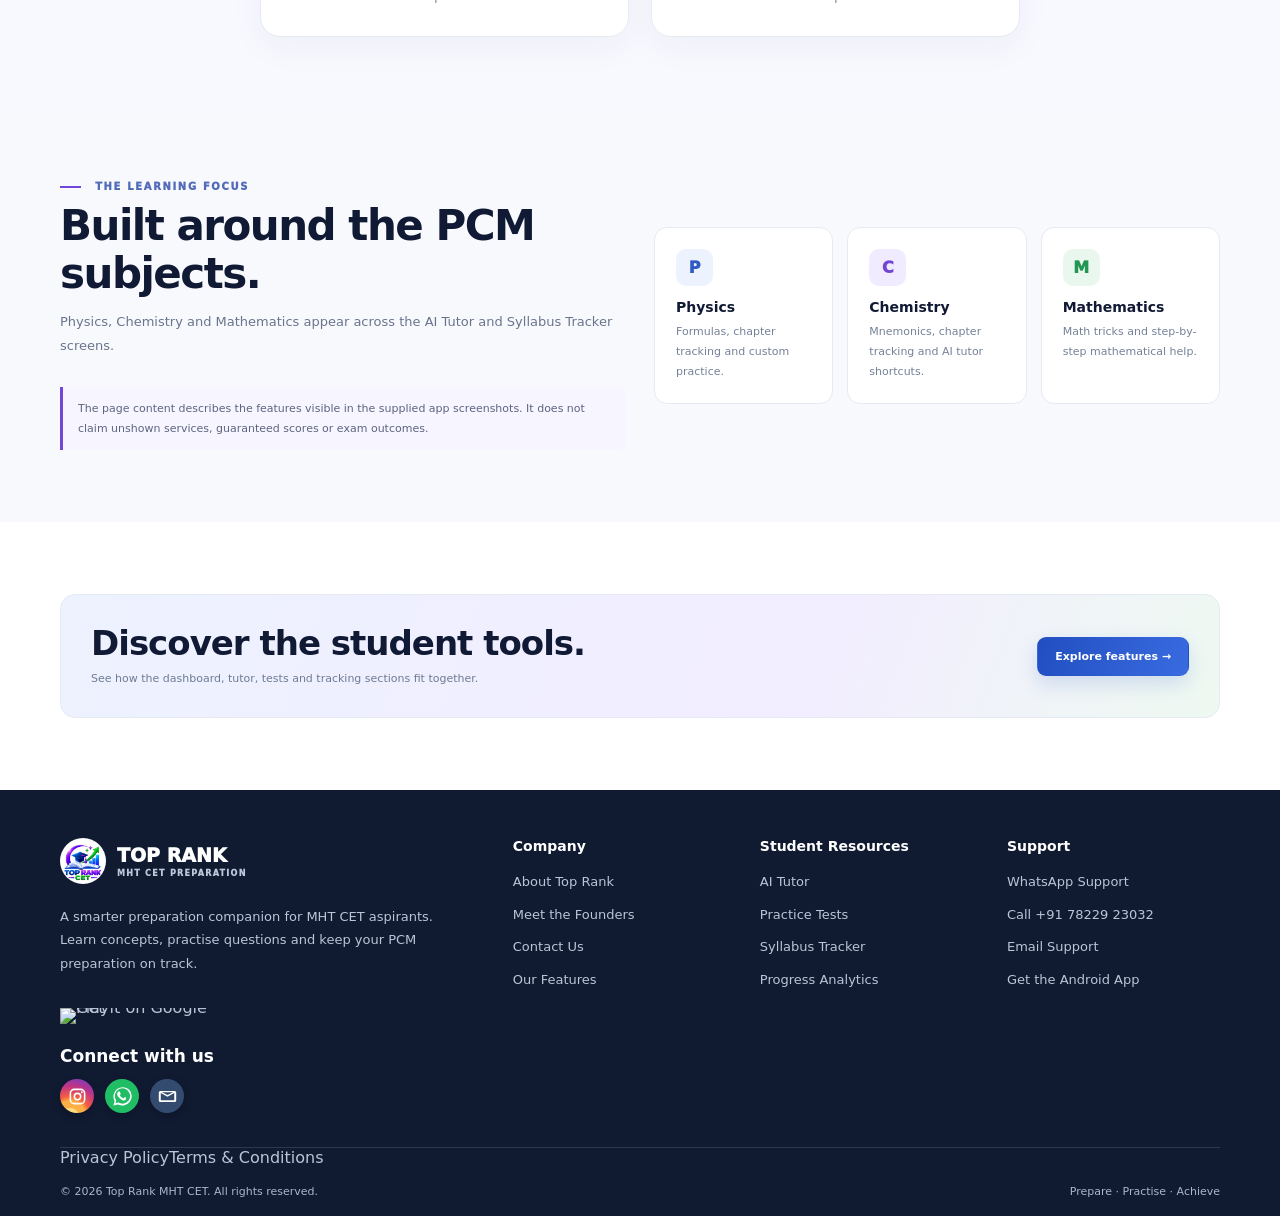
==== commit e921446e: "Add page-specific SEO metadata and legal footer links" ====
--- a/about.html
+++ b/about.html
@@ -1,8 +1,32 @@
 <!doctype html>
 <html lang="en">
   <head>
-    <meta charset="utf-8"><meta name="viewport" content="width=device-width,initial-scale=1"><meta name="theme-color" content="#fff"><title>About | Top Rank MHT CET</title><meta name="description" content="Learn about the Top Rank MHT CET preparation platform and its student-focused tools."><link rel="stylesheet" href="styles.css">
-  </head>
+<meta charset="utf-8">
+<meta name="viewport" content="width=device-width, initial-scale=1">
+<meta name="theme-color" content="#ffffff">
+<title>About Top Rank MHT CET | Student Preparation Platform</title>
+<meta name="description" content="Learn about Top Rank MHT CET, a student-focused preparation app with Physics, Chemistry, Mathematics study tools and progress tracking.">
+<meta name="robots" content="index, follow, max-image-preview:large">
+<meta name="author" content="Top Rank MHT CET">
+<meta name="application-name" content="Top Rank MHT CET">
+<link rel="canonical" href="https://toprankmhtcetwebsite.vercel.app/about.html">
+<link rel="icon" type="image/png" href="assets/top-rank-logo.png">
+<link rel="apple-touch-icon" href="assets/top-rank-logo.png">
+<meta property="og:type" content="website">
+<meta property="og:site_name" content="Top Rank MHT CET">
+<meta property="og:locale" content="en_IN">
+<meta property="og:title" content="About Top Rank MHT CET | Student Preparation Platform">
+<meta property="og:description" content="Learn about Top Rank MHT CET, a student-focused preparation app with Physics, Chemistry, Mathematics study tools and progress tracking.">
+<meta property="og:url" content="https://toprankmhtcetwebsite.vercel.app/about.html">
+<meta property="og:image" content="https://toprankmhtcetwebsite.vercel.app/assets/top-rank-logo.png">
+<meta property="og:image:alt" content="Top Rank MHT CET logo">
+<meta name="twitter:card" content="summary_large_image">
+<meta name="twitter:title" content="About Top Rank MHT CET | Student Preparation Platform">
+<meta name="twitter:description" content="Learn about Top Rank MHT CET, a student-focused preparation app with Physics, Chemistry, Mathematics study tools and progress tracking.">
+<meta name="twitter:image" content="https://toprankmhtcetwebsite.vercel.app/assets/top-rank-logo.png">
+<link rel="stylesheet" href="styles.css">
+<script type="application/ld+json">{"@context":"https://schema.org","@type":"WebPage","name":"About Top Rank MHT CET | Student Preparation Platform","description":"Learn about Top Rank MHT CET, a student-focused preparation app with Physics, Chemistry, Mathematics study tools and progress tracking.","url":"https://toprankmhtcetwebsite.vercel.app/about.html","isPartOf":{"@type":"WebSite","url":"https://toprankmhtcetwebsite.vercel.app/","name":"Top Rank MHT CET"},"inLanguage":"en-IN"}</script>
+</head>
   <body>
     <div class="topline">
     </div>
@@ -234,6 +258,7 @@
             </div>
           </div>
         </div>
+        <div class="footer-legal-links"><a href="privacy-policy.html">Privacy Policy</a><a href="terms-and-conditions.html">Terms &amp; Conditions</a></div>
         <div class="footer-bottom">
           <span>© <span data-year></span> Top Rank MHT CET. All rights reserved.</span><span>Prepare · Practise · Achieve</span>
         </div>
--- a/styles.css
+++ b/styles.css
@@ -195,3 +195,116 @@
 .founders-bottom-note strong{font-size:14px;color:#17213a}
 .founders-bottom-note p{margin:5px 0 0;font-size:12px;line-height:1.7;color:#778197}
 @media(max-width:650px){.founders-hero{padding:58px 0 54px}.founders-hero h1{font-size:43px;letter-spacing:-1.8px}.founders-hero p{font-size:13px}.founders-profile-grid{grid-template-columns:1fr;max-width:420px;gap:18px}.founder-photo-placeholder{height:270px}.founder-profile-content{padding:23px}.founders-section{padding-top:52px;padding-bottom:55px}.founders-bottom-note{align-items:flex-start;padding:18px}}
+
+/* Founder portraits and profile details */
+.founder-photo-frame{height:340px;overflow:hidden;display:flex;align-items:center;justify-content:center;background:linear-gradient(145deg,#f1efff,#fafaff)}
+.founder-photo-frame img{display:block;width:100%;height:100%;object-fit:cover;object-position:center 35%}
+.founder-photo-vedant img{object-position:center 30%}
+.founder-profile-content p{min-height:76px}
+.founder-focus{display:flex;flex-wrap:wrap;gap:7px;margin-top:18px}
+.founder-focus span{padding:7px 9px;border:1px solid #e9e7fb;border-radius:99px;background:#f8f7ff;color:#5b50a8;font-size:9px;font-weight:850;letter-spacing:.06em}
+@media(max-width:650px){.founder-photo-frame{height:330px}.founder-profile-content p{min-height:0}}
+
+/* Expanded founder profiles page */
+.founders-hero-full{padding:100px 0 92px}
+.founders-hero-full h1{max-width:900px}
+.founders-long-section{padding-top:82px;padding-bottom:86px}
+.founders-section-heading{max-width:760px;margin:0 auto 38px;text-align:center}
+.founders-section-heading .eyebrow{color:#5c4bc9;font-size:10px;font-weight:900;letter-spacing:.15em}
+.founders-section-heading h2{margin:13px 0 12px;color:#111a34;font-size:clamp(30px,4vw,43px);line-height:1.12;letter-spacing:-1.5px}
+.founders-section-heading p{margin:0;color:#748097;font-size:14px;line-height:1.8}
+.founder-feature{display:grid;grid-template-columns:minmax(280px,.85fr) minmax(0,1.15fr);gap:clamp(30px,5vw,68px);align-items:center;max-width:1080px;margin:0 auto;padding:30px;border:1px solid #e7e9f3;border-radius:26px;background:#fff;box-shadow:0 18px 48px #17264b0c}
+.founder-feature-vedant{grid-template-columns:minmax(0,1.15fr) minmax(280px,.85fr)}
+.founder-feature-vedant .founder-feature-photo{order:2}
+.founder-feature-photo{height:470px;overflow:hidden;border-radius:19px;background:#f1efff}
+.founder-feature-photo img{width:100%;height:100%;display:block;object-fit:cover;object-position:center 32%}
+.founder-feature-photo-black{background:#050505}
+.founder-feature-photo-black img{object-position:center 28%}
+.founder-feature-copy{padding:16px 10px}
+.founder-feature-copy h3{margin:12px 0 12px;color:#111a34;font-size:clamp(32px,4vw,46px);line-height:1.08;letter-spacing:-1.5px}
+.founder-feature-copy p{color:#6e7a91;font-size:14px;line-height:1.95;margin:0 0 14px}
+.founder-feature-copy .founder-lead{font-size:17px;line-height:1.65;color:#273452;font-weight:650;margin-bottom:18px}
+.founder-feature-copy .founder-designation{color:#5b4bc9}
+.founder-story-grid{display:grid;grid-template-columns:repeat(4,minmax(0,1fr));gap:16px}
+.founder-story-card{padding:25px 22px;border:1px solid #e7e9f3;border-radius:19px;background:#fff;box-shadow:0 10px 30px #17264b08}
+.founder-story-card>span{display:grid;place-items:center;width:36px;height:36px;border-radius:12px;background:#f0eeff;color:#5b4bc9;font-size:12px;font-weight:900}
+.founder-story-card h3{margin:19px 0 9px;color:#17213a;font-size:17px}
+.founder-story-card p{margin:0;color:#748097;font-size:12px;line-height:1.85}
+.founder-values-grid{display:grid;grid-template-columns:repeat(3,minmax(0,1fr));gap:18px}
+.founder-values-grid article{padding:27px;border:1px solid #e6e7f2;border-radius:20px;background:#fff}
+.founder-values-grid h3{margin:0 0 10px;color:#17213a;font-size:18px}
+.founder-values-grid p{margin:0;color:#748097;font-size:13px;line-height:1.9}
+.founders-cta-section{padding-top:20px;padding-bottom:80px}
+@media(max-width:850px){.founder-story-grid{grid-template-columns:repeat(2,minmax(0,1fr))}.founder-feature,.founder-feature-vedant{grid-template-columns:minmax(220px,.8fr) minmax(0,1.2fr);gap:25px;padding:22px}.founder-feature-photo{height:390px}}
+@media(max-width:650px){.founders-hero-full{padding:60px 0 56px}.founders-long-section{padding-top:55px;padding-bottom:58px}.founders-section-heading{margin-bottom:25px}.founders-section-heading h2{font-size:30px}.founders-section-heading p{font-size:13px}.founder-feature,.founder-feature-vedant{grid-template-columns:1fr;gap:20px;padding:14px;border-radius:21px}.founder-feature-vedant .founder-feature-photo{order:0}.founder-feature-photo{height:390px}.founder-feature-copy{padding:9px 8px 13px}.founder-feature-copy h3{font-size:34px}.founder-feature-copy p{font-size:13px}.founder-feature-copy .founder-lead{font-size:15px}.founder-story-grid,.founder-values-grid{grid-template-columns:1fr}.founder-story-card{padding:22px}.founders-cta-section{padding-bottom:55px}}
+
+/* Prominent founder names and contact links */
+.founder-feature-copy .founder-name-highlight{font-size:clamp(42px,5.4vw,64px);line-height:1.02;letter-spacing:-2.4px;font-weight:900;margin:15px 0 17px;color:#121a33}
+.founder-feature-copy .founder-name-highlight span{display:block;color:#5948d2}
+.founder-contact{display:flex;flex-wrap:wrap;align-items:center;gap:9px;margin-top:24px;padding-top:19px;border-top:1px solid #ececf4}
+.founder-contact-label{width:100%;font-size:9px;font-weight:900;letter-spacing:.13em;color:#8a91a4}
+.founder-contact a{display:inline-flex;align-items:center;padding:9px 12px;border:1px solid #e4e2f6;border-radius:9px;background:#faf9ff;color:#5144b8;text-decoration:none;font-size:11px;font-weight:800;transition:background .2s,border-color .2s}
+.founder-contact a:hover{background:#f0eeff;border-color:#cfc9fa}
+@media(max-width:650px){.founder-feature-copy .founder-name-highlight{font-size:43px;letter-spacing:-1.7px}}
+
+/* Make Founder / Co-Founder role labels clearer without enlarging names */
+.founder-feature-copy .founder-designation{display:inline-flex;align-items:center;padding:9px 13px;border:1px solid #ded9ff;border-radius:999px;background:#f5f3ff;color:#5142c4;font-size:12px;font-weight:950;letter-spacing:.16em;line-height:1.2}
+.founder-feature-copy h3{font-size:clamp(32px,3.7vw,44px);letter-spacing:-1.3px}
+@media(max-width:650px){.founder-feature-copy .founder-designation{font-size:11px;padding:8px 11px}.founder-feature-copy h3{font-size:34px}}
+
+
+/* Founder profile contact cards */
+.founder-contact{display:block;margin-top:26px;padding-top:22px;border-top:1px solid #e9e8f1}
+.founder-contact-heading{display:flex;flex-direction:column;gap:5px;margin-bottom:13px}
+.founder-contact-kicker{font-size:9px;font-weight:900;letter-spacing:.16em;color:#8177cf}
+.founder-contact-heading strong{font-size:15px;font-weight:850;color:#20243a}
+.founder-contact-grid{display:grid;grid-template-columns:1fr;gap:9px}
+.founder-contact-card{display:flex;align-items:center;gap:12px;min-width:0;padding:12px 13px;border:1px solid #e9e7f3;border-radius:12px;background:#fff;color:#24243a;text-decoration:none;transition:transform .2s,border-color .2s,background .2s}
+.founder-contact-card:hover{transform:translateY(-2px);border-color:#c9c1f5;background:#fbfaff}
+.founder-contact-icon{display:grid;place-items:center;flex:0 0 36px;width:36px;height:36px;border-radius:10px;background:#f1efff;color:#6556c8;font-size:18px}
+.founder-contact-meta{display:flex;flex:1;flex-direction:column;gap:3px;min-width:0}
+.founder-contact-meta small{font-size:9px;line-height:1.2;font-weight:900;letter-spacing:.12em;color:#8a8da0}
+.founder-contact-meta strong{font-size:12px;line-height:1.45;font-weight:750;color:#292b40;overflow-wrap:anywhere}
+.founder-contact-arrow{color:#8175d2;font-size:16px;font-weight:800}
+@media(min-width:560px){.founder-contact-grid{grid-template-columns:repeat(2,minmax(0,1fr))}.founder-contact-card:last-child{grid-column:1/-1}}
+@media(max-width:420px){.founder-contact-card{padding:10px}.founder-contact-meta strong{font-size:11px}}
+
+/* Refined founder contact section */
+.founder-contact{display:block;margin-top:28px;padding-top:23px;border-top:1px solid #e8eaf1}
+.founder-contact-heading{display:flex;flex-direction:column;gap:5px;margin-bottom:15px}
+.founder-contact-kicker{font-size:9px;font-weight:850;letter-spacing:.17em;color:#776bc5}
+.founder-contact-heading strong{font-size:16px;line-height:1.35;font-weight:800;letter-spacing:-.2px;color:#17213b}
+.founder-contact-heading p{margin:0!important;font-size:12px!important;line-height:1.5!important;color:#81899b!important}
+.founder-contact-grid{display:grid;grid-template-columns:1fr;gap:8px}
+.founder-contact-card{display:flex;align-items:center;gap:13px;min-width:0;padding:12px 14px;border:1px solid #e8eaf0;border-radius:11px;background:#fff;color:#1c2740;text-decoration:none;transition:border-color .18s ease,background .18s ease,transform .18s ease}
+.founder-contact-card:hover{transform:translateY(-1px);border-color:#c9c3ee;background:#fbfaff}
+.founder-contact-icon{display:grid;place-items:center;flex:0 0 36px;width:36px;height:36px;border-radius:9px;background:#f3f1fc;color:#6457b5}
+.founder-contact-icon svg{width:18px;height:18px}
+.founder-contact-meta{display:flex;flex:1;flex-direction:column;gap:3px;min-width:0}
+.founder-contact-meta small{font-size:9px;line-height:1.2;font-weight:850;letter-spacing:.13em;color:#8991a2}
+.founder-contact-meta strong{font-size:12px;line-height:1.5;font-weight:700;color:#27324a;overflow-wrap:anywhere}
+.founder-contact-arrow{color:#8880bd;font-size:16px;font-weight:700}
+@media(max-width:420px){.founder-contact-card{padding:11px 10px;gap:10px}.founder-contact-meta strong{font-size:11px}}
+
+/* Minimal aesthetic founder contact icons */
+.founder-contact{display:flex;align-items:center;gap:16px;margin-top:24px;padding-top:17px;border-top:1px solid #ececf2}
+.founder-contact-title{font-size:10px;font-weight:800;letter-spacing:.16em;color:#85899a}
+.founder-contact-icons{display:flex;align-items:center;gap:9px}
+.founder-contact-icon-link{display:grid;place-items:center;width:39px;height:39px;border:1px solid #e8e6f0;border-radius:50%;background:#fff;color:#6557b8;text-decoration:none;transition:all .2s ease}
+.founder-contact-icon-link svg{width:17px;height:17px;fill:none;stroke:currentColor;stroke-width:1.65;stroke-linecap:round;stroke-linejoin:round}
+.founder-contact-icon-link svg .fill-dot{fill:currentColor;stroke:none}
+.founder-contact-icon-link:hover{background:#f4f1ff;border-color:#cfc8f2;color:#5142a8;transform:translateY(-2px)}
+@media(max-width:420px){.founder-contact{gap:12px}.founder-contact-icon-link{width:37px;height:37px}}
+
+/* Refined contact icon buttons */
+.founder-contact{gap:18px}
+.founder-contact-title{font-size:9px;letter-spacing:.18em;color:#9296a5}
+.founder-contact-icons{gap:11px}
+.founder-contact-icon-link{width:44px;height:44px;border:1px solid #e9e8f0;border-radius:13px;background:#fff;color:#4f4b70;box-shadow:0 2px 8px rgba(24,28,50,.035);transition:transform .2s ease,border-color .2s ease,box-shadow .2s ease,background .2s ease}
+.founder-contact-icon-link svg{width:19px;height:19px;fill:none;stroke:currentColor;stroke-width:1.7;stroke-linecap:round;stroke-linejoin:round}
+.founder-contact-icon-link:nth-child(1){color:#6659b5}
+.founder-contact-icon-link:nth-child(2){color:#3f7567}
+.founder-contact-icon-link:nth-child(3){color:#c13584}
+.founder-contact-icon-link:nth-child(3) svg{stroke-width:1.6}
+.founder-contact-icon-link:hover{transform:translateY(-3px);background:#fff;border-color:#d9d5ec;box-shadow:0 7px 18px rgba(35,29,83,.09);color:#5547a9}
+@media(max-width:420px){.founder-contact{gap:13px}.founder-contact-icon-link{width:42px;height:42px}}
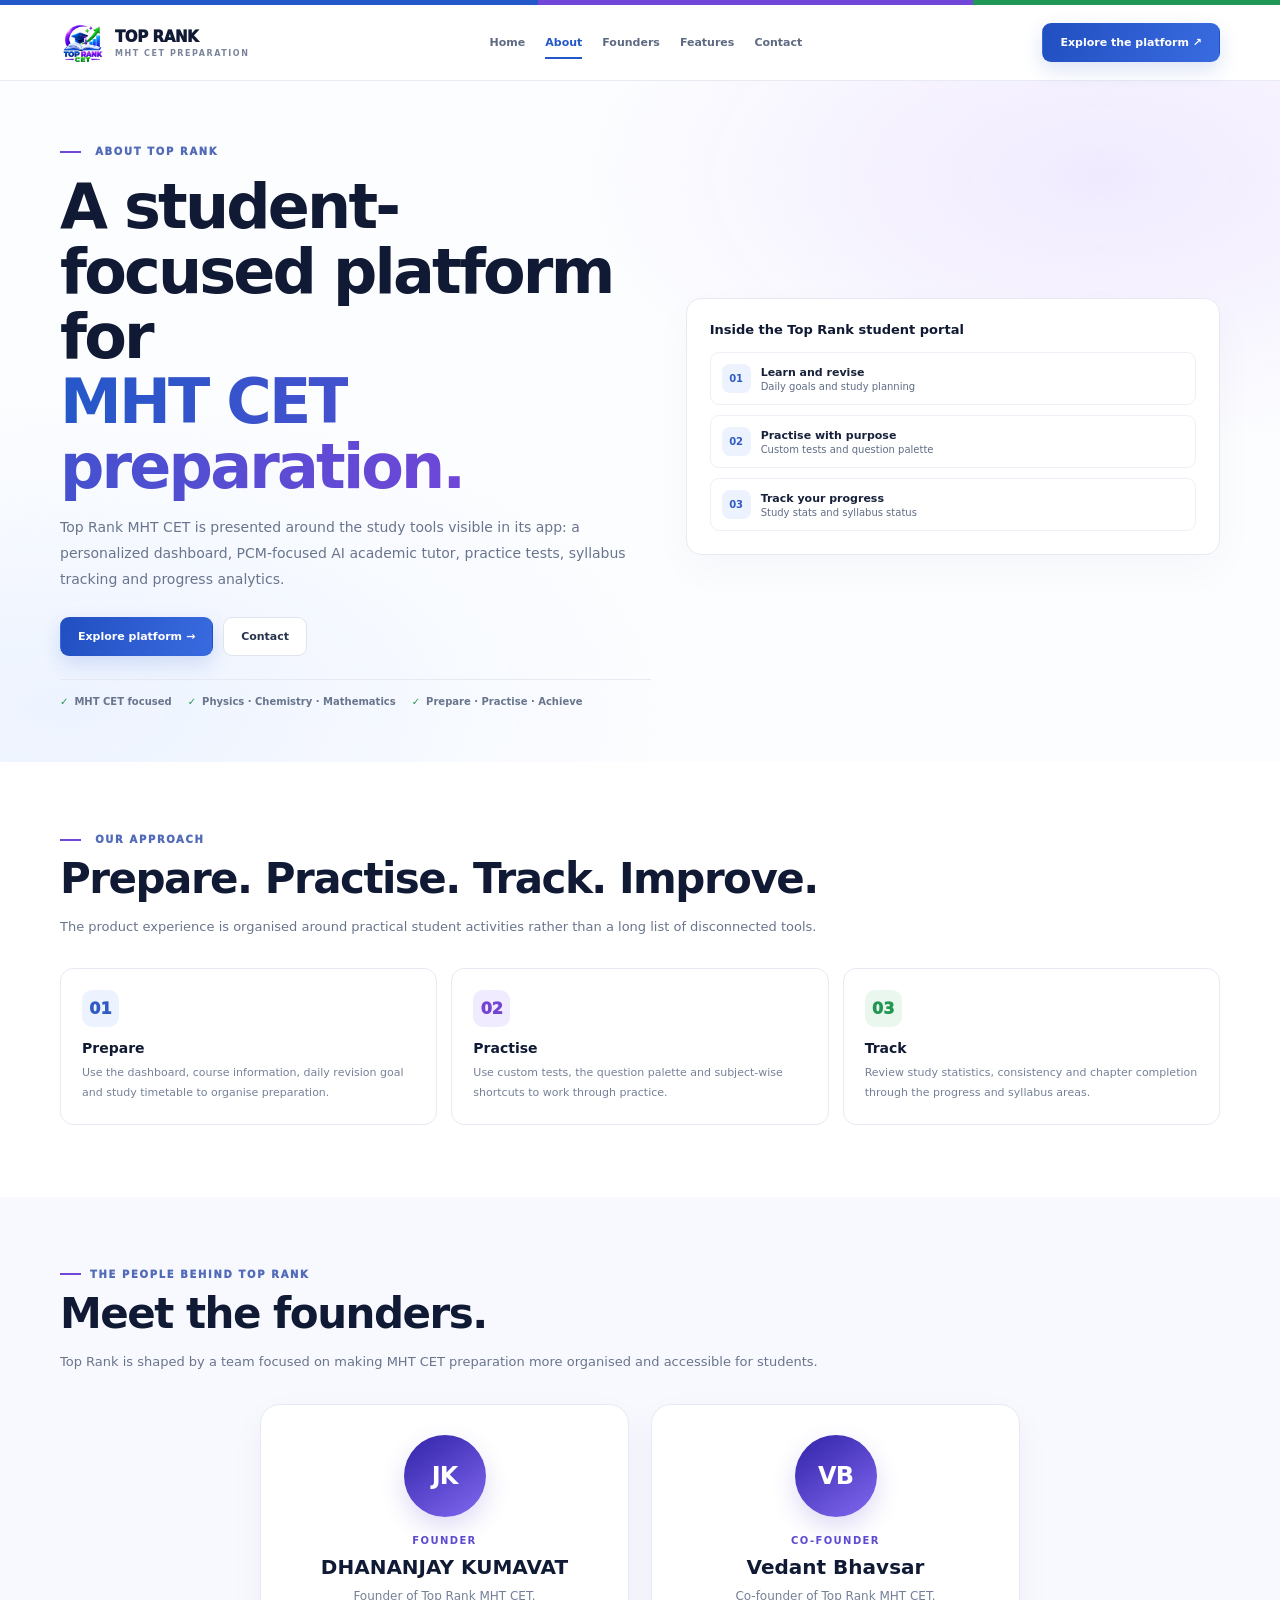
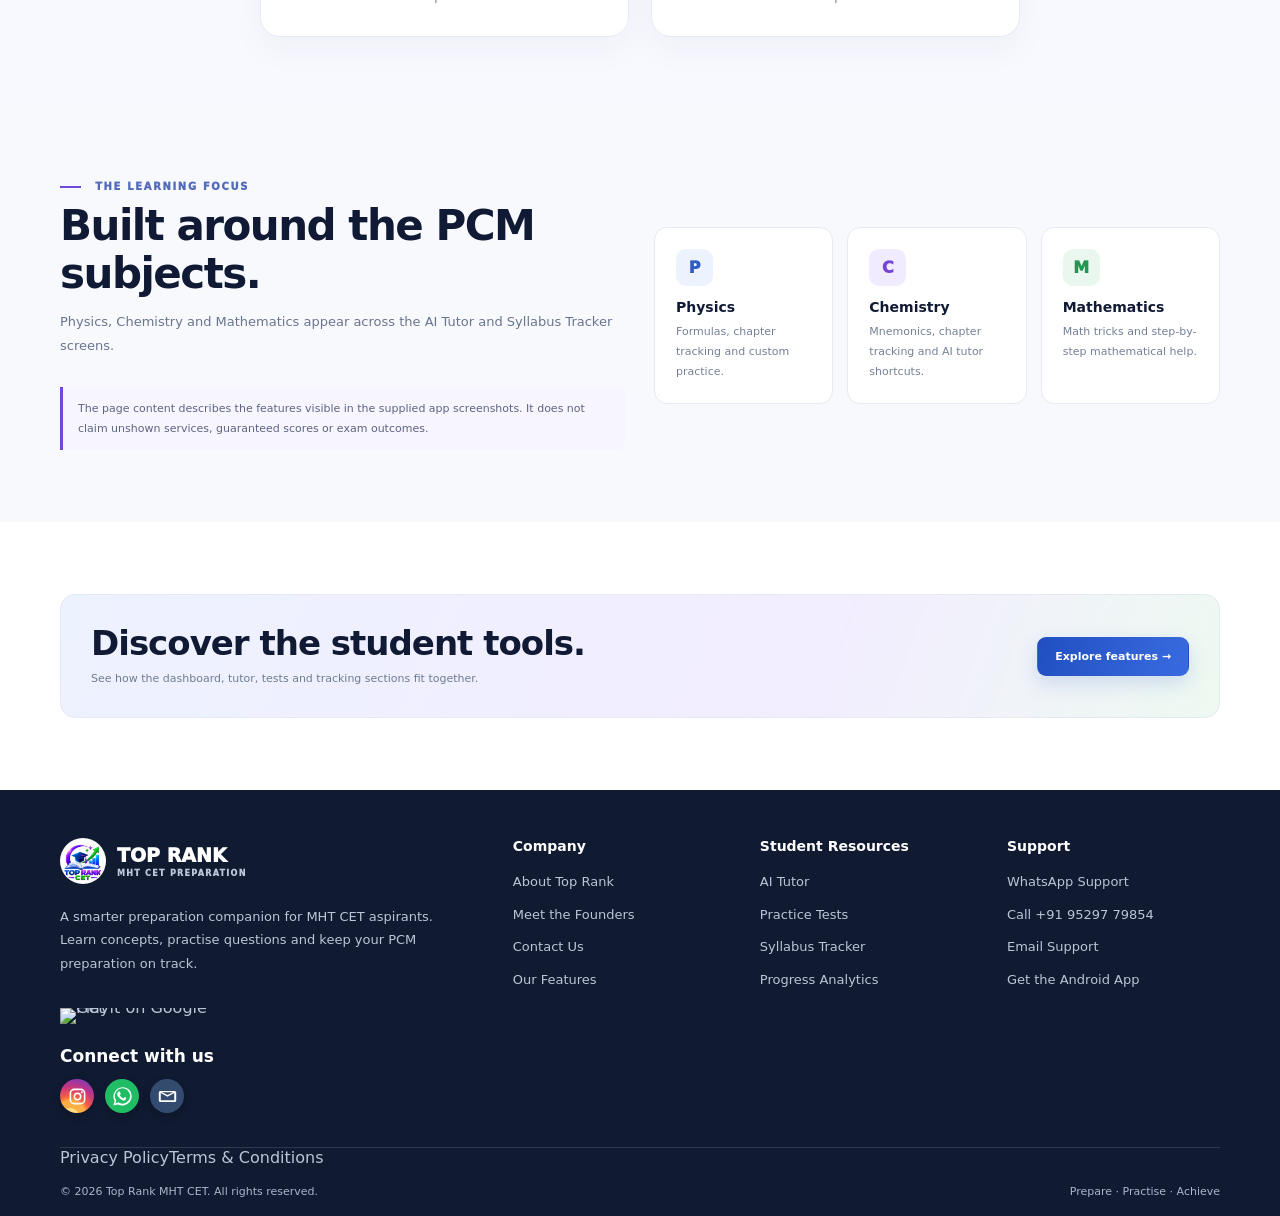
==== commit c096aa96: "Update founder name and contact number" ====
--- a/about.html
+++ b/about.html
@@ -9,7 +9,7 @@
 <meta name="robots" content="index, follow, max-image-preview:large">
 <meta name="author" content="Top Rank MHT CET">
 <meta name="application-name" content="Top Rank MHT CET">
-<link rel="canonical" href="https://toprankmhtcetwebsite.vercel.app/about.html">
+<link rel="canonical" href="https://toprankmhtcet.nexsatechnologies.com/about.html">
 <link rel="icon" type="image/png" href="assets/top-rank-logo.png">
 <link rel="apple-touch-icon" href="assets/top-rank-logo.png">
 <meta property="og:type" content="website">
@@ -17,15 +17,15 @@
 <meta property="og:locale" content="en_IN">
 <meta property="og:title" content="About Top Rank MHT CET | Student Preparation Platform">
 <meta property="og:description" content="Learn about Top Rank MHT CET, a student-focused preparation app with Physics, Chemistry, Mathematics study tools and progress tracking.">
-<meta property="og:url" content="https://toprankmhtcetwebsite.vercel.app/about.html">
-<meta property="og:image" content="https://toprankmhtcetwebsite.vercel.app/assets/top-rank-logo.png">
+<meta property="og:url" content="https://toprankmhtcet.nexsatechnologies.com/about.html">
+<meta property="og:image" content="https://toprankmhtcet.nexsatechnologies.com/assets/top-rank-logo.png">
 <meta property="og:image:alt" content="Top Rank MHT CET logo">
 <meta name="twitter:card" content="summary_large_image">
 <meta name="twitter:title" content="About Top Rank MHT CET | Student Preparation Platform">
 <meta name="twitter:description" content="Learn about Top Rank MHT CET, a student-focused preparation app with Physics, Chemistry, Mathematics study tools and progress tracking.">
-<meta name="twitter:image" content="https://toprankmhtcetwebsite.vercel.app/assets/top-rank-logo.png">
+<meta name="twitter:image" content="https://toprankmhtcet.nexsatechnologies.com/assets/top-rank-logo.png">
 <link rel="stylesheet" href="styles.css">
-<script type="application/ld+json">{"@context":"https://schema.org","@type":"WebPage","name":"About Top Rank MHT CET | Student Preparation Platform","description":"Learn about Top Rank MHT CET, a student-focused preparation app with Physics, Chemistry, Mathematics study tools and progress tracking.","url":"https://toprankmhtcetwebsite.vercel.app/about.html","isPartOf":{"@type":"WebSite","url":"https://toprankmhtcetwebsite.vercel.app/","name":"Top Rank MHT CET"},"inLanguage":"en-IN"}</script>
+<script type="application/ld+json">{"@context":"https://schema.org","@type":"WebPage","name":"About Top Rank MHT CET | Student Preparation Platform","description":"Learn about Top Rank MHT CET, a student-focused preparation app with Physics, Chemistry, Mathematics study tools and progress tracking.","url":"https://toprankmhtcet.nexsatechnologies.com/about.html","isPartOf":{"@type":"WebSite","url":"https://toprankmhtcet.nexsatechnologies.com/","name":"Top Rank MHT CET"},"inLanguage":"en-IN"}</script>
 </head>
   <body>
     <div class="topline">
@@ -138,7 +138,7 @@
             <article class="leader-card">
               <div class="leader-avatar">JK</div>
               <div class="leader-role">FOUNDER</div>
-              <h3>Jayesh Kumavant</h3>
+              <h3>DHANANJAY KUMAVAT</h3>
               <p>Founder of Top Rank MHT CET.</p>
             </article>
             <article class="leader-card">
@@ -234,7 +234,7 @@
               Connect with us
             </h3>
             <div class="footer-social">
-              <a class="social-instagram" href="https://www.instagram.com/toprankmhtcet/" target="_blank" rel="noopener noreferrer" aria-label="Instagram"><svg viewBox="0 0 24 24" aria-hidden="true"><rect x="3" y="3" width="18" height="18" rx="5" fill="none" stroke="currentColor" stroke-width="2"/><circle cx="12" cy="12" r="4" fill="none" stroke="currentColor" stroke-width="2"/><circle cx="17.5" cy="6.7" r="1.2" fill="currentColor"/></svg></a><a class="social-whatsapp" href="https://wa.me/917822923032" target="_blank" rel="noopener noreferrer" aria-label="WhatsApp"><svg viewBox="0 0 24 24" aria-hidden="true"><path fill="currentColor" d="M20.5 3.5A11.8 11.8 0 0 0 2 17.7L.5 23.5l5.9-1.5A11.8 11.8 0 0 0 20.5 3.5ZM12 21a9.7 9.7 0 0 1-4.9-1.3l-.4-.2-3.5.9.9-3.4-.2-.4A9.7 9.7 0 1 1 12 21Zm5.3-7.3c-.3-.2-1.7-.9-2-.9s-.5-.2-.7.2-.8.9-1 1.1-.4.2-.7.1a8 8 0 0 1-2.4-1.5 9 9 0 0 1-1.7-2.1c-.2-.3 0-.5.1-.6l.5-.6.2-.5c.1-.2 0-.4 0-.6l-.9-2.1c-.2-.5-.5-.4-.7-.4h-.6c-.2 0-.6.1-.9.4s-1.2 1.2-1.2 2.8 1.2 3.2 1.4 3.4a12 12 0 0 0 4.6 4c.6.2 1 .4 1.4.5.6.2 1.1.2 1.5.1.5-.1 1.7-.7 2-1.3.2-.7.2-1.2.2-1.3s-.2-.3-.5-.4Z"/></svg></a><a class="social-email" href="mailto:toprankmhtcet@gmail.com" aria-label="Email"><svg viewBox="0 0 24 24" aria-hidden="true"><path fill="currentColor" d="M3 5h18a2 2 0 0 1 2 2v10a2 2 0 0 1-2 2H3a2 2 0 0 1-2-2V7a2 2 0 0 1 2-2Zm9 7.2L3.5 7.5v9.3h17V7.5L12 12.2Zm0-2.1 7.2-3.6H4.8L12 10.1Z"/></svg></a>
+              <a class="social-instagram" href="https://www.instagram.com/toprankmhtcet/" target="_blank" rel="noopener noreferrer" aria-label="Instagram"><svg viewBox="0 0 24 24" aria-hidden="true"><rect x="3" y="3" width="18" height="18" rx="5" fill="none" stroke="currentColor" stroke-width="2"/><circle cx="12" cy="12" r="4" fill="none" stroke="currentColor" stroke-width="2"/><circle cx="17.5" cy="6.7" r="1.2" fill="currentColor"/></svg></a><a class="social-whatsapp" href="https://wa.me/919529779854" target="_blank" rel="noopener noreferrer" aria-label="WhatsApp"><svg viewBox="0 0 24 24" aria-hidden="true"><path fill="currentColor" d="M20.5 3.5A11.8 11.8 0 0 0 2 17.7L.5 23.5l5.9-1.5A11.8 11.8 0 0 0 20.5 3.5ZM12 21a9.7 9.7 0 0 1-4.9-1.3l-.4-.2-3.5.9.9-3.4-.2-.4A9.7 9.7 0 1 1 12 21Zm5.3-7.3c-.3-.2-1.7-.9-2-.9s-.5-.2-.7.2-.8.9-1 1.1-.4.2-.7.1a8 8 0 0 1-2.4-1.5 9 9 0 0 1-1.7-2.1c-.2-.3 0-.5.1-.6l.5-.6.2-.5c.1-.2 0-.4 0-.6l-.9-2.1c-.2-.5-.5-.4-.7-.4h-.6c-.2 0-.6.1-.9.4s-1.2 1.2-1.2 2.8 1.2 3.2 1.4 3.4a12 12 0 0 0 4.6 4c.6.2 1 .4 1.4.5.6.2 1.1.2 1.5.1.5-.1 1.7-.7 2-1.3.2-.7.2-1.2.2-1.3s-.2-.3-.5-.4Z"/></svg></a><a class="social-email" href="mailto:toprankmhtcet@gmail.com" aria-label="Email"><svg viewBox="0 0 24 24" aria-hidden="true"><path fill="currentColor" d="M3 5h18a2 2 0 0 1 2 2v10a2 2 0 0 1-2 2H3a2 2 0 0 1-2-2V7a2 2 0 0 1 2-2Zm9 7.2L3.5 7.5v9.3h17V7.5L12 12.2Zm0-2.1 7.2-3.6H4.8L12 10.1Z"/></svg></a>
             </div>
           </div>
           <div class="footer-columns">
@@ -254,7 +254,7 @@
               <h3>
                 Support
               </h3>
-              <a href="https://wa.me/917822923032" target="_blank" rel="noopener noreferrer">WhatsApp Support</a><a href="tel:+917822923032">Call +91 78229 23032</a><a href="mailto:toprankmhtcet@gmail.com">Email Support</a><a href="https://play.google.com/store/apps/details?id=com.aistudio.mhtcetprep.gxpclz" target="_blank" rel="noopener noreferrer">Get the Android App</a>
+              <a href="https://wa.me/919529779854" target="_blank" rel="noopener noreferrer">WhatsApp Support</a><a href="tel:+919529779854">Call +91 95297 79854</a><a href="mailto:toprankmhtcet@gmail.com">Email Support</a><a href="https://play.google.com/store/apps/details?id=com.aistudio.mhtcetprep.gxpclz" target="_blank" rel="noopener noreferrer">Get the Android App</a>
             </div>
           </div>
         </div>
